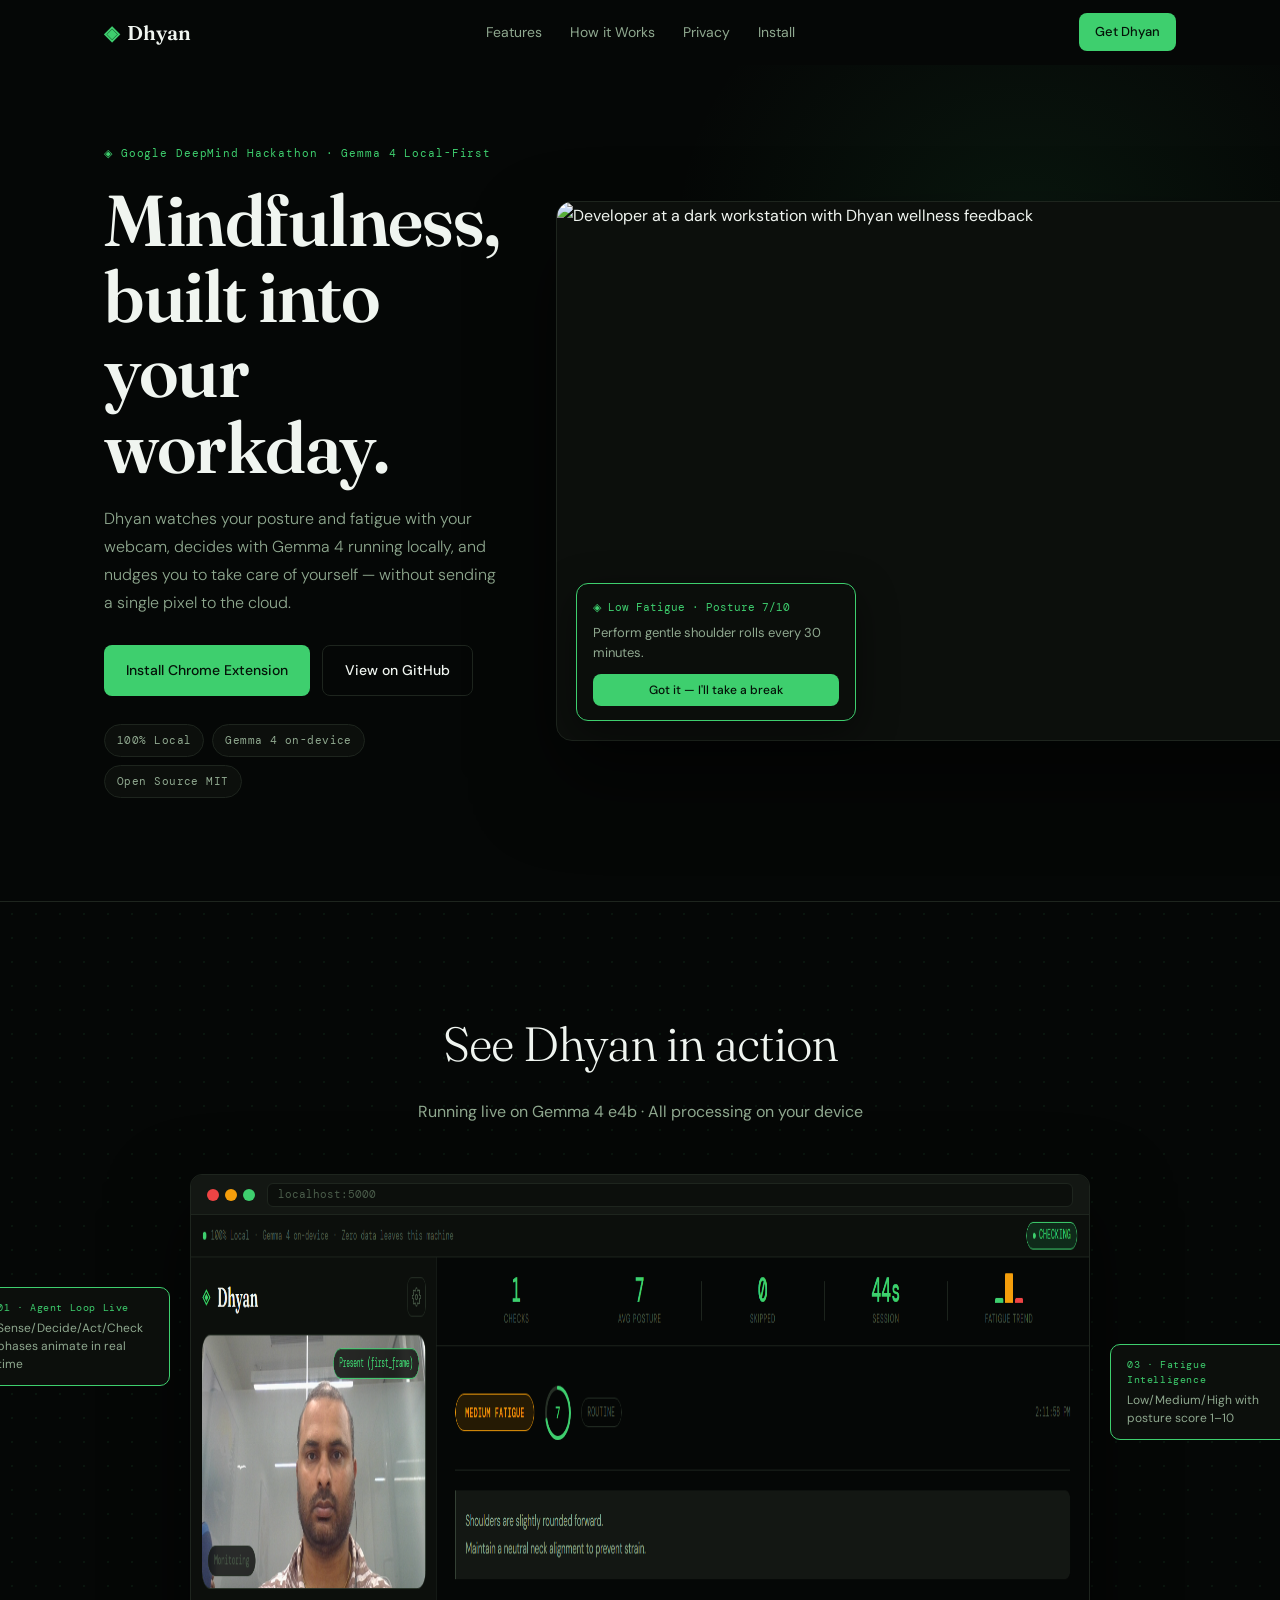
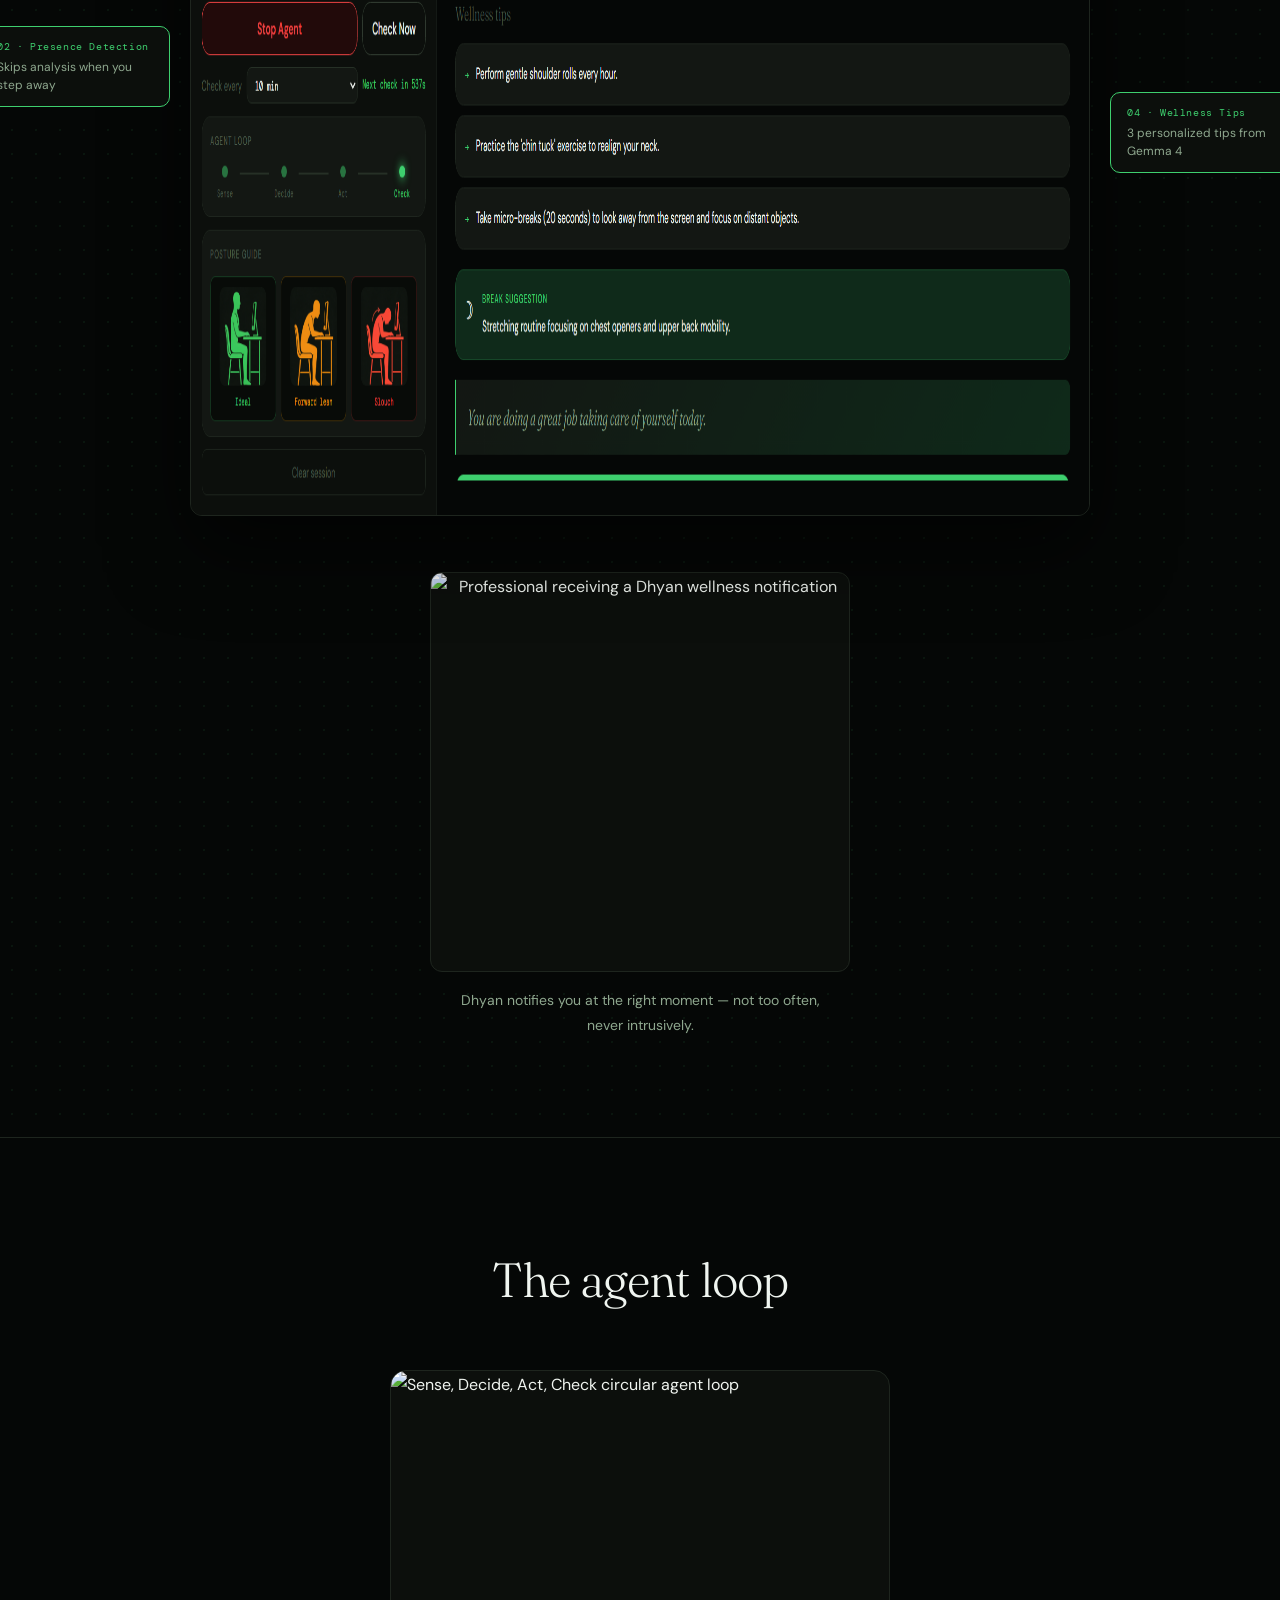
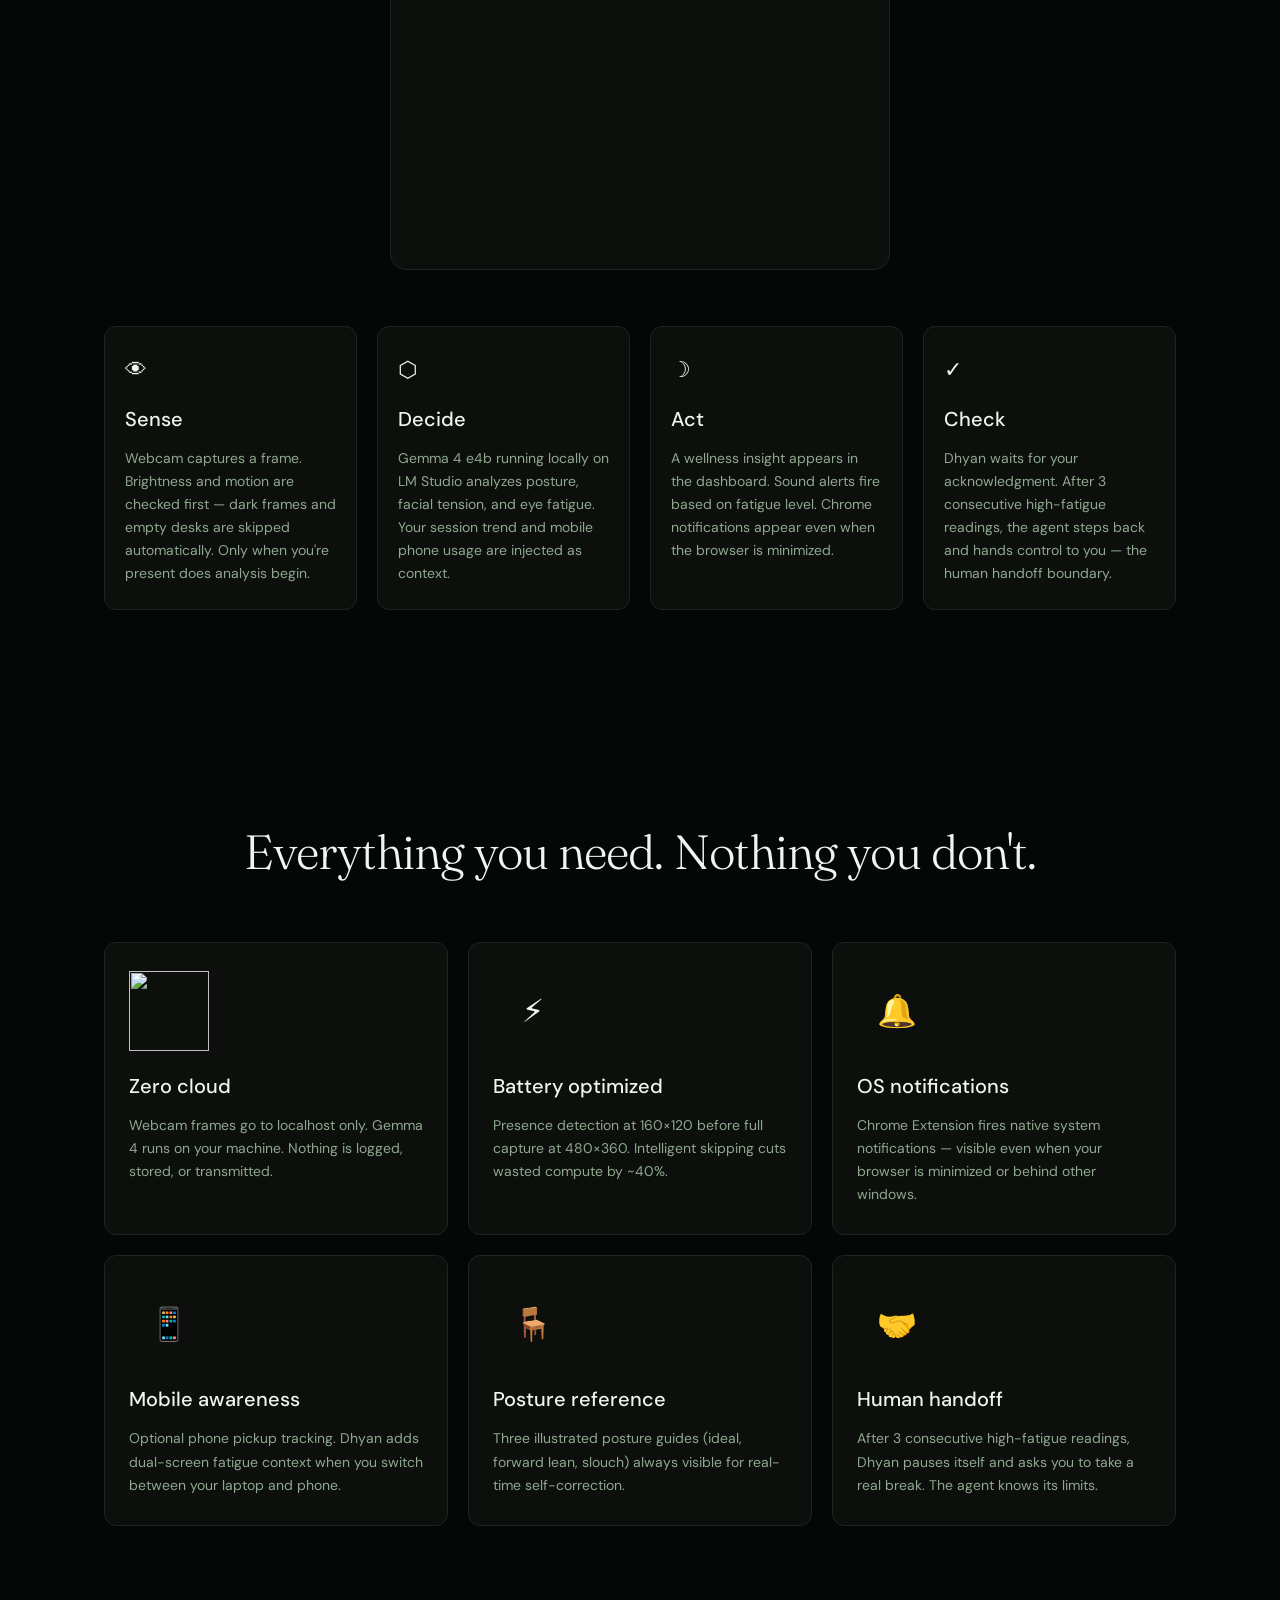
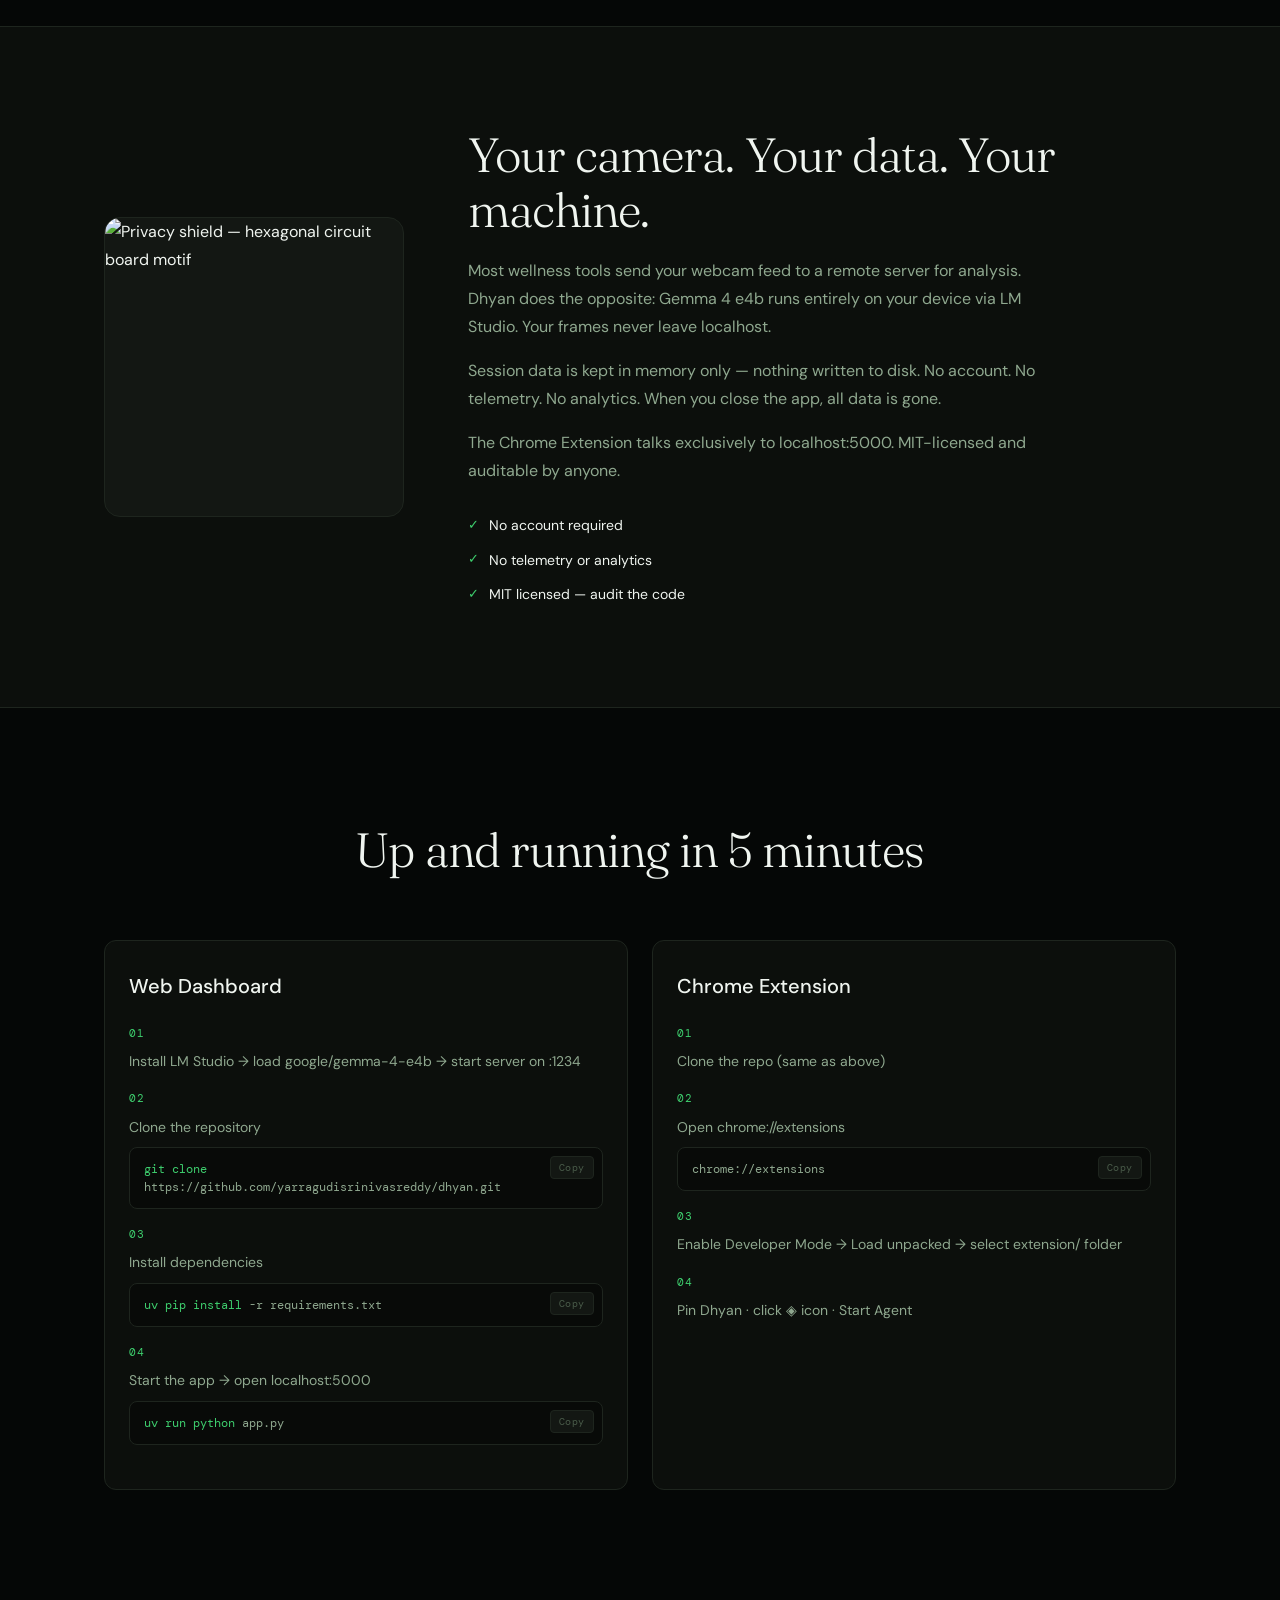
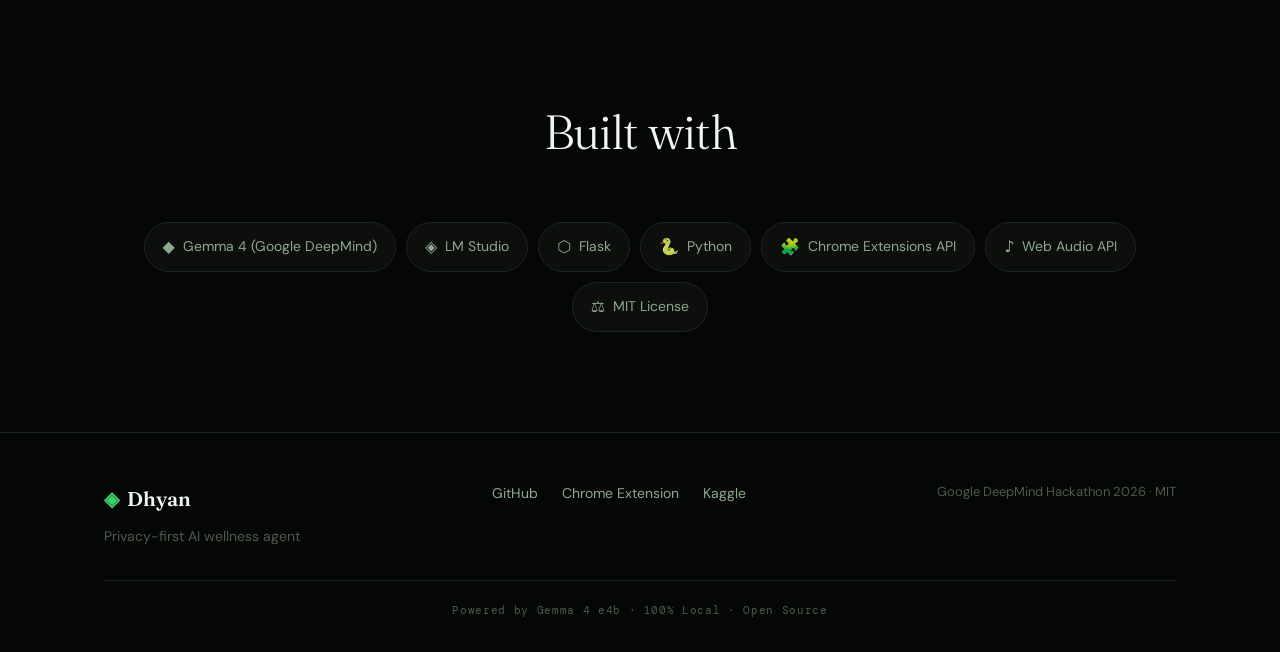
==== index.html @ 13ae1fc7 "fix: publish full product website at Pages root GitHub Pages was serving README via Jekyll from bran" ====
<!DOCTYPE html>
<html lang="en">
<head>
  <meta charset="UTF-8" />
  <meta name="viewport" content="width=device-width, initial-scale=1.0" />
  <title>Dhyan — Privacy-First AI Wellness Agent · Gemma 4</title>
  <meta name="description" content="Dhyan watches your posture and fatigue with Gemma 4 running 100% locally. No cloud. No data sent anywhere. Built for Google DeepMind Hackathon 2026.">
  <meta property="og:title" content="Dhyan — AI Wellness Agent">
  <meta property="og:description" content="Sense → Decide → Act → Check. Full agent loop. Gemma 4 on-device. MIT licensed.">
  <meta property="og:url" content="https://yarragudisrinivasreddy.github.io/dhyan">
  <meta name="theme-color" content="#050706">
  <link rel="preconnect" href="https://fonts.googleapis.com">
  <link rel="preconnect" href="https://fonts.gstatic.com" crossorigin>
  <link href="https://fonts.googleapis.com/css2?family=Fraunces:opsz,wght@9..144,300;9..144,600&family=DM+Sans:wght@300;400;500&family=DM+Mono:wght@400&display=swap" rel="stylesheet">
  <style>
    :root {
      --bg: #050706;
      --surface: #0c0f0c;
      --raised: #131713;
      --border: #1e251e;
      --text: #f0f5f0;
      --text-sub: #8fa88f;
      --text-muted: #4a5c4a;
      --accent: #3ecf6e;
      --accent-soft: #0f2a1a;
      --medium: #f59e0b;
      --high: #ef4444;
      --font-d: 'Fraunces', Georgia, serif;
      --font-b: 'DM Sans', system-ui, sans-serif;
      --font-m: 'DM Mono', monospace;
    }

    *, *::before, *::after { box-sizing: border-box; margin: 0; padding: 0; }
    html { scroll-behavior: smooth; }
    body {
      background: var(--bg);
      color: var(--text);
      font-family: var(--font-b);
      font-weight: 400;
      font-size: 16px;
      line-height: 1.75;
      overflow-x: hidden;
    }
    img { max-width: 100%; display: block; }
    a { color: inherit; text-decoration: none; }
    button { font-family: inherit; cursor: pointer; border: none; background: none; color: inherit; }
    ul { list-style: none; }

    .wrap { max-width: 1120px; margin: 0 auto; padding: 0 24px; }
    .label {
      font-family: var(--font-m);
      font-size: 11px;
      letter-spacing: 0.1em;
      text-transform: uppercase;
      color: var(--text-muted);
    }

    /* —— NAV —— */
    .nav {
      position: sticky;
      top: 0;
      z-index: 100;
      transition: background 0.3s, backdrop-filter 0.3s, border-color 0.3s;
      border-bottom: 1px solid transparent;
    }
    .nav.scrolled {
      background: rgba(5, 7, 6, 0.72);
      backdrop-filter: blur(16px);
      -webkit-backdrop-filter: blur(16px);
      border-bottom-color: var(--border);
    }
    .nav-inner {
      display: flex;
      align-items: center;
      justify-content: space-between;
      height: 64px;
      gap: 16px;
    }
    .logo {
      font-family: var(--font-d);
      font-weight: 600;
      font-size: 20px;
      display: flex;
      align-items: center;
      gap: 8px;
      flex-shrink: 0;
    }
    .logo-mark { color: var(--accent); }
    .nav-links {
      display: flex;
      gap: 28px;
      position: absolute;
      left: 50%;
      transform: translateX(-50%);
    }
    .nav-links a {
      font-size: 14px;
      color: var(--text-sub);
      transition: color 0.2s;
    }
    .nav-links a:hover { color: var(--accent); }
    .nav-cta { flex-shrink: 0; }
    .hamburger {
      display: none;
      width: 40px;
      height: 40px;
      align-items: center;
      justify-content: center;
      flex-direction: column;
      gap: 5px;
    }
    .hamburger span {
      display: block;
      width: 20px;
      height: 2px;
      background: var(--text);
      transition: transform 0.25s, opacity 0.25s;
    }
    .hamburger.open span:nth-child(1) { transform: translateY(7px) rotate(45deg); }
    .hamburger.open span:nth-child(2) { opacity: 0; }
    .hamburger.open span:nth-child(3) { transform: translateY(-7px) rotate(-45deg); }

    .mobile-menu {
      display: none;
      position: fixed;
      inset: 0;
      background: var(--bg);
      z-index: 99;
      flex-direction: column;
      align-items: center;
      justify-content: center;
      gap: 32px;
    }
    .mobile-menu.open { display: flex; }
    .mobile-menu a {
      font-family: var(--font-d);
      font-size: 28px;
      font-weight: 300;
      color: var(--text);
    }
    .mobile-menu a:hover { color: var(--accent); }

    /* —— BUTTONS —— */
    .btn {
      display: inline-flex;
      align-items: center;
      justify-content: center;
      gap: 8px;
      padding: 12px 22px;
      border-radius: 8px;
      font-size: 14px;
      font-weight: 500;
      transition: background 0.2s, color 0.2s, border-color 0.2s, transform 0.15s;
    }
    .btn:active { transform: scale(0.98); }
    .btn-primary {
      background: var(--accent);
      color: #041208;
    }
    .btn-primary:hover { background: #4adb7e; }
    .btn-outline {
      border: 1px solid var(--border);
      color: var(--text);
      background: transparent;
    }
    .btn-outline:hover {
      border-color: var(--accent);
      color: var(--accent);
    }
    .btn-sm { padding: 8px 16px; font-size: 13px; }

    /* —— HERO —— */
    .hero {
      min-height: calc(100vh - 64px);
      display: flex;
      align-items: center;
      padding: 48px 0 72px;
      position: relative;
      overflow: hidden;
    }
    .hero::before {
      content: '';
      position: absolute;
      top: -20%;
      right: -10%;
      width: 60%;
      height: 80%;
      background: radial-gradient(ellipse, rgba(62, 207, 110, 0.08), transparent 65%);
      pointer-events: none;
    }
    .hero-grid {
      display: grid;
      grid-template-columns: 1fr 1.05fr;
      gap: 56px;
      align-items: center;
      position: relative;
    }
    .hero-eyebrow {
      font-family: var(--font-m);
      font-size: 11px;
      letter-spacing: 0.08em;
      color: var(--accent);
      margin-bottom: 20px;
    }
    .hero h1 {
      font-family: var(--font-d);
      font-weight: 600;
      font-size: 72px;
      line-height: 1.05;
      letter-spacing: -0.02em;
      margin-bottom: 20px;
      white-space: pre-line;
    }
    .hero-body {
      color: var(--text-sub);
      max-width: 42ch;
      margin-bottom: 28px;
      font-weight: 300;
    }
    .cta-row { display: flex; gap: 12px; flex-wrap: wrap; margin-bottom: 28px; }
    .stat-pills { display: flex; flex-wrap: wrap; gap: 8px; }
    .stat-pill {
      font-family: var(--font-m);
      font-size: 11px;
      letter-spacing: 0.04em;
      padding: 6px 12px;
      border: 1px solid var(--border);
      border-radius: 999px;
      color: var(--text-sub);
      background: var(--surface);
    }

    .hero-visual { position: relative; }
    .hero-visual > img {
      width: 100%;
      border-radius: 16px;
      border: 1px solid var(--border);
      box-shadow: 0 40px 80px rgba(0,0,0,0.5);
      aspect-ratio: 16 / 9;
      object-fit: cover;
      background: var(--surface);
    }
    .wellness-card {
      position: absolute;
      bottom: 20px;
      left: 20px;
      max-width: 280px;
      background: rgba(12, 15, 12, 0.92);
      border: 1px solid var(--accent);
      border-radius: 12px;
      padding: 14px 16px;
      backdrop-filter: blur(8px);
      box-shadow: 0 12px 40px rgba(0,0,0,0.45);
    }
    .wellness-card .wc-title {
      font-family: var(--font-m);
      font-size: 11px;
      color: var(--accent);
      margin-bottom: 6px;
    }
    .wellness-card p {
      font-size: 13px;
      line-height: 1.5;
      color: var(--text-sub);
      margin-bottom: 12px;
    }
    .wellness-card .btn { width: 100%; padding: 8px 12px; font-size: 12px; }

    .fade-up {
      opacity: 0;
      transform: translateY(20px);
    }
    @media (prefers-reduced-motion: no-preference) {
      .fade-up {
        animation: fadeUp 0.7s ease forwards;
      }
      .fade-up.d1 { animation-delay: 0.1s; }
      .fade-up.d2 { animation-delay: 0.3s; }
      .fade-up.d3 { animation-delay: 0.5s; }
      .fade-up.d4 { animation-delay: 0.7s; }
    }
    @media (prefers-reduced-motion: reduce) {
      .fade-up { opacity: 1; transform: none; }
    }
    @keyframes fadeUp {
      to { opacity: 1; transform: translateY(0); }
    }

    /* —— SECTIONS —— */
    section { padding: 100px 0; }
    .section-head { text-align: center; margin-bottom: 48px; }
    .section-head h2 {
      font-family: var(--font-d);
      font-weight: 300;
      font-size: 48px;
      letter-spacing: -0.02em;
      margin-bottom: 12px;
    }
    .section-head p { color: var(--text-sub); max-width: 48ch; margin: 0 auto; }

    /* —— DEMO —— */
    .demo {
      background:
        radial-gradient(circle, rgba(62,207,110,0.07) 1px, transparent 1px),
        var(--bg);
      background-size: 24px 24px;
      border-top: 1px solid var(--border);
      border-bottom: 1px solid var(--border);
    }
    .screenshot-wrapper {
      position: relative;
      max-width: 900px;
      margin: 0 auto;
    }
    .browser-mockup {
      background: #0c0f0c;
      border: 1px solid #1e251e;
      border-radius: 12px;
      overflow: hidden;
      box-shadow: 0 32px 80px rgba(0,0,0,0.6);
    }
    .browser-chrome {
      height: 40px;
      background: #131713;
      border-bottom: 1px solid #1e251e;
      display: flex;
      align-items: center;
      padding: 0 16px;
      gap: 12px;
    }
    .browser-dots { display: flex; gap: 6px; }
    .dot { width: 12px; height: 12px; border-radius: 50%; }
    .dot-r { background: #ef4444; }
    .dot-y { background: #f59e0b; }
    .dot-g { background: #3ecf6e; }
    .browser-url {
      flex: 1;
      height: 24px;
      background: #0c0f0c;
      border: 1px solid #1e251e;
      border-radius: 6px;
      display: flex;
      align-items: center;
      padding: 0 10px;
      font-family: var(--font-m);
      font-size: 11px;
      color: #4a5c4a;
    }
    .browser-body img {
      width: 100%;
      display: block;
    }
    @media (prefers-reduced-motion: no-preference) {
      .browser-mockup.glow-once {
        animation: mockGlow 1.6s ease 3s 1;
      }
    }
    @keyframes mockGlow {
      0%, 100% { box-shadow: 0 32px 80px rgba(0,0,0,0.6); }
      50% { box-shadow: 0 32px 80px rgba(0,0,0,0.6), 0 0 0 1px rgba(62,207,110,0.45), 0 0 48px rgba(62,207,110,0.18); }
    }

    .callout {
      position: absolute;
      background: #0c0f0c;
      border: 1px solid #3ecf6e;
      border-radius: 10px;
      padding: 12px 16px;
      max-width: 190px;
      font-size: 12px;
      line-height: 1.5;
      z-index: 10;
      color: var(--text-sub);
    }
    .callout-title {
      font-family: var(--font-m);
      font-size: 10px;
      color: #3ecf6e;
      margin-bottom: 4px;
      letter-spacing: 0.06em;
    }
    .callout-1 { top: 12%; left: -210px; }
    .callout-2 { top: 48%; left: -210px; }
    .callout-3 { top: 18%; right: -210px; }
    .callout-4 { top: 55%; right: -210px; }

    .callout-mobile {
      display: none;
      margin-top: 28px;
      max-width: 560px;
      margin-left: auto;
      margin-right: auto;
      counter-reset: callout;
    }
    .callout-mobile li {
      counter-increment: callout;
      display: grid;
      grid-template-columns: 28px 1fr;
      gap: 12px;
      padding: 14px 0;
      border-bottom: 1px solid var(--border);
      font-size: 14px;
      color: var(--text-sub);
    }
    .callout-mobile li::before {
      content: counter(callout);
      font-family: var(--font-m);
      font-size: 12px;
      color: var(--accent);
      width: 28px;
      height: 28px;
      border: 1px solid var(--accent);
      border-radius: 50%;
      display: flex;
      align-items: center;
      justify-content: center;
    }
    .callout-mobile strong {
      display: block;
      color: var(--text);
      font-weight: 500;
      margin-bottom: 2px;
    }

    .demo-character {
      max-width: 420px;
      margin: 56px auto 0;
      text-align: center;
    }
    .demo-character img {
      width: 100%;
      border-radius: 12px;
      border: 1px solid var(--border);
      margin-bottom: 16px;
      background: var(--surface);
    }
    .demo-character p {
      color: var(--text-sub);
      font-size: 14px;
      max-width: 36ch;
      margin: 0 auto;
    }

    /* —— HOW IT WORKS —— */
    .loop-diagram {
      max-width: 500px;
      margin: 0 auto 56px;
    }
    .loop-diagram img {
      width: 100%;
      border-radius: 16px;
      border: 1px solid var(--border);
      background: var(--surface);
    }
    .loop-cards {
      display: grid;
      grid-template-columns: repeat(4, 1fr);
      gap: 20px;
    }
    .loop-card {
      background: var(--surface);
      border: 1px solid var(--border);
      border-radius: 12px;
      padding: 24px 20px;
      opacity: 0;
      transform: translateY(16px);
      transition: opacity 0.5s ease, transform 0.5s ease;
    }
    .loop-card.visible { opacity: 1; transform: none; }
    .loop-card .icon {
      font-size: 22px;
      margin-bottom: 12px;
    }
    .loop-card h3 {
      font-family: var(--font-b);
      font-weight: 500;
      font-size: 20px;
      margin-bottom: 10px;
    }
    .loop-card p {
      font-size: 14px;
      color: var(--text-sub);
      line-height: 1.65;
    }

    /* —— FEATURES —— */
    .features-grid {
      display: grid;
      grid-template-columns: repeat(3, 1fr);
      gap: 20px;
    }
    .feature-card {
      background: var(--surface);
      border: 1px solid var(--border);
      border-radius: 12px;
      padding: 28px 24px;
      opacity: 0;
      transform: translateY(16px);
      transition: opacity 0.5s ease, transform 0.5s ease, border-color 0.2s;
    }
    .feature-card.visible { opacity: 1; transform: none; }
    .feature-card:hover { border-color: rgba(62, 207, 110, 0.35); }
    .feature-card .feat-icon {
      width: 80px;
      height: 80px;
      margin-bottom: 18px;
      display: flex;
      align-items: center;
      justify-content: center;
      font-size: 32px;
    }
    .feature-card .feat-icon img {
      width: 80px;
      height: 80px;
      object-fit: contain;
    }
    .feature-card h3 {
      font-size: 20px;
      font-weight: 500;
      margin-bottom: 10px;
    }
    .feature-card p {
      font-size: 14px;
      color: var(--text-sub);
      line-height: 1.65;
    }

    /* —— PRIVACY —— */
    .privacy {
      background: var(--surface);
      border-top: 1px solid var(--border);
      border-bottom: 1px solid var(--border);
    }
    .privacy-grid {
      display: grid;
      grid-template-columns: 300px 1fr;
      gap: 64px;
      align-items: center;
    }
    .privacy-visual img {
      width: 100%;
      border-radius: 16px;
      border: 1px solid var(--border);
      background: var(--raised);
    }
    .privacy-copy h2 {
      font-family: var(--font-d);
      font-weight: 300;
      font-size: 48px;
      letter-spacing: -0.02em;
      margin-bottom: 20px;
      line-height: 1.15;
    }
    .privacy-copy p {
      color: var(--text-sub);
      margin-bottom: 16px;
      max-width: 52ch;
    }
    .proof-list {
      margin-top: 28px;
      display: flex;
      flex-direction: column;
      gap: 10px;
    }
    .proof-list li {
      font-size: 14px;
      color: var(--text);
      display: flex;
      align-items: center;
      gap: 10px;
    }
    .proof-list li::before {
      content: '✓';
      color: var(--accent);
      font-family: var(--font-m);
      font-size: 13px;
    }

    /* —— INSTALL —— */
    .install-grid {
      display: grid;
      grid-template-columns: 1fr 1fr;
      gap: 24px;
    }
    .install-col {
      background: var(--surface);
      border: 1px solid var(--border);
      border-radius: 12px;
      padding: 28px 24px;
    }
    .install-col h3 {
      font-size: 20px;
      font-weight: 500;
      margin-bottom: 20px;
    }
    .step {
      margin-bottom: 16px;
    }
    .step-num {
      font-family: var(--font-m);
      font-size: 11px;
      color: var(--accent);
      letter-spacing: 0.08em;
      margin-bottom: 6px;
    }
    .step p {
      font-size: 14px;
      color: var(--text-sub);
      margin-bottom: 8px;
    }
    .code-block {
      position: relative;
      background: #080a08;
      border: 1px solid var(--border);
      border-radius: 8px;
      padding: 12px 44px 12px 14px;
      font-family: var(--font-m);
      font-size: 12px;
      color: var(--text-sub);
      overflow-x: auto;
      line-height: 1.5;
    }
    .code-block .cmd { color: var(--accent); }
    .copy-btn {
      position: absolute;
      top: 8px;
      right: 8px;
      font-family: var(--font-m);
      font-size: 10px;
      letter-spacing: 0.06em;
      color: var(--text-muted);
      padding: 4px 8px;
      border: 1px solid var(--border);
      border-radius: 4px;
      background: var(--raised);
      transition: color 0.2s, border-color 0.2s;
    }
    .copy-btn:hover { color: var(--accent); border-color: var(--accent); }
    .copy-btn.copied { color: var(--accent); }

    /* —— TECH —— */
    .tech-pills {
      display: flex;
      flex-wrap: wrap;
      justify-content: center;
      gap: 10px;
    }
    .tech-pill {
      display: inline-flex;
      align-items: center;
      gap: 8px;
      padding: 10px 18px;
      background: var(--surface);
      border: 1px solid var(--border);
      border-radius: 999px;
      font-size: 14px;
      color: var(--text-sub);
    }
    .tech-pill span { font-size: 16px; }

    /* —— FOOTER —— */
    footer {
      border-top: 1px solid var(--border);
      padding: 48px 0 32px;
    }
    .footer-top {
      display: flex;
      justify-content: space-between;
      align-items: flex-start;
      gap: 32px;
      flex-wrap: wrap;
      margin-bottom: 32px;
    }
    .footer-brand .logo { margin-bottom: 8px; }
    .footer-brand p { color: var(--text-muted); font-size: 14px; }
    .footer-links {
      display: flex;
      gap: 24px;
      flex-wrap: wrap;
    }
    .footer-links a {
      font-size: 14px;
      color: var(--text-sub);
      transition: color 0.2s;
    }
    .footer-links a:hover { color: var(--accent); }
    .footer-meta {
      text-align: right;
      font-size: 13px;
      color: var(--text-muted);
    }
    .footer-bottom {
      border-top: 1px solid var(--border);
      padding-top: 20px;
      text-align: center;
      font-family: var(--font-m);
      font-size: 11px;
      letter-spacing: 0.06em;
      color: var(--text-muted);
    }

    /* —— RESPONSIVE —— */
    @media (max-width: 1100px) {
      .callout { display: none; }
      .callout-mobile { display: block; }
    }
    @media (max-width: 900px) {
      .hero-grid { grid-template-columns: 1fr; gap: 40px; }
      .hero h1 { font-size: 48px; }
      .hero { min-height: auto; padding-top: 40px; }
      .wellness-card { max-width: 240px; bottom: 12px; left: 12px; }
      .loop-cards { grid-template-columns: 1fr 1fr; }
      .features-grid { grid-template-columns: 1fr 1fr; }
      .privacy-grid { grid-template-columns: 1fr; gap: 32px; }
      .privacy-visual { max-width: 280px; margin: 0 auto; }
      .privacy-copy h2 { font-size: 36px; text-align: center; }
      .privacy-copy p { margin-left: auto; margin-right: auto; text-align: center; }
      .proof-list { align-items: center; }
      .install-grid { grid-template-columns: 1fr; }
      .nav-links { display: none; }
      .hamburger { display: flex; }
      .nav-cta { display: none; }
      .section-head h2 { font-size: 36px; }
    }
    @media (max-width: 768px) {
      .hero h1 { font-size: 40px; }
      .section-head h2,
      .privacy-copy h2 { font-size: 30px; }
      .loop-cards { grid-template-columns: 1fr; }
      .features-grid { grid-template-columns: 1fr; }
      .footer-top { flex-direction: column; }
      .footer-meta { text-align: left; }
      .wellness-card { position: relative; bottom: auto; left: auto; max-width: none; margin-top: 16px; }
    }
  </style>
</head>
<body>
  <!-- NAV -->
  <nav class="nav" id="nav">
    <div class="wrap nav-inner">
      <a href="#" class="logo"><span class="logo-mark">◈</span> Dhyan</a>
      <div class="nav-links">
        <a href="#features">Features</a>
        <a href="#how">How it Works</a>
        <a href="#privacy">Privacy</a>
        <a href="#install">Install</a>
      </div>
      <a href="#install" class="btn btn-primary btn-sm nav-cta">Get Dhyan</a>
      <button class="hamburger" id="hamburger" aria-label="Menu" type="button">
        <span></span><span></span><span></span>
      </button>
    </div>
  </nav>

  <div class="mobile-menu" id="mobileMenu">
    <a href="#features" data-close>Features</a>
    <a href="#how" data-close>How it Works</a>
    <a href="#privacy" data-close>Privacy</a>
    <a href="#install" data-close>Install</a>
    <a href="#install" class="btn btn-primary" data-close>Get Dhyan</a>
  </div>

  <!-- HERO -->
  <section class="hero">
    <div class="wrap hero-grid">
      <div class="hero-copy">
        <p class="hero-eyebrow fade-up d1">◈ Google DeepMind Hackathon · Gemma 4 Local-First</p>
        <h1 class="fade-up d2">Mindfulness,
built into
your workday.</h1>
        <p class="hero-body fade-up d3">Dhyan watches your posture and fatigue with your webcam, decides with Gemma 4 running locally, and nudges you to take care of yourself — without sending a single pixel to the cloud.</p>
        <div class="cta-row fade-up d4">
          <a class="btn btn-primary" href="#install">Install Chrome Extension</a>
          <a class="btn btn-outline" href="https://github.com/yarragudisrinivasreddy/dhyan" target="_blank" rel="noopener">View on GitHub</a>
        </div>
        <div class="stat-pills fade-up d4">
          <span class="stat-pill">100% Local</span>
          <span class="stat-pill">Gemma 4 on-device</span>
          <span class="stat-pill">Open Source MIT</span>
        </div>
      </div>
      <div class="hero-visual fade-up d3">
        <img
          src="https://pikaso.cdnpk.net/private/production/5559319129/3645060698.svg?token=exp=1790812800~hmac=8a3e024a45a24bbbe3216617d343dcf2e5ef131ab6ed21028d80dbf0de1b7db5"
          alt="Developer at a dark workstation with Dhyan wellness feedback"
          width="960"
          height="540"
        />
        <div class="wellness-card">
          <div class="wc-title">◈ Low Fatigue · Posture 7/10</div>
          <p>Perform gentle shoulder rolls every 30 minutes.</p>
          <button class="btn btn-primary" type="button">Got it — I'll take a break</button>
        </div>
      </div>
    </div>
  </section>

  <!-- DEMO -->
  <section class="demo" id="demo">
    <div class="wrap">
      <div class="section-head">
        <h2>See Dhyan in action</h2>
        <p>Running live on Gemma 4 e4b · All processing on your device</p>
      </div>

      <div class="screenshot-wrapper">
        <div class="browser-mockup glow-once" id="browserMockup">
          <div class="browser-chrome">
            <div class="browser-dots">
              <span class="dot dot-r"></span>
              <span class="dot dot-y"></span>
              <span class="dot dot-g"></span>
            </div>
            <div class="browser-url">localhost:5000</div>
          </div>
          <div class="browser-body">
            <img src="assets/app-screenshot.png" alt="Dhyan dashboard showing agent loop, posture guides, fatigue score, and wellness tips" width="1400" height="900" />
          </div>
        </div>

        <div class="callout callout-1">
          <div class="callout-title">01 · Agent Loop Live</div>
          Sense/Decide/Act/Check phases animate in real time
        </div>
        <div class="callout callout-2">
          <div class="callout-title">02 · Presence Detection</div>
          Skips analysis when you step away
        </div>
        <div class="callout callout-3">
          <div class="callout-title">03 · Fatigue Intelligence</div>
          Low/Medium/High with posture score 1–10
        </div>
        <div class="callout callout-4">
          <div class="callout-title">04 · Wellness Tips</div>
          3 personalized tips from Gemma 4
        </div>
      </div>

      <ol class="callout-mobile">
        <li><div><strong>Agent Loop Live</strong> Sense/Decide/Act/Check phases animate in real time</div></li>
        <li><div><strong>Presence Detection</strong> Skips analysis when you step away</div></li>
        <li><div><strong>Fatigue Intelligence</strong> Low/Medium/High with posture score 1–10</div></li>
        <li><div><strong>Wellness Tips</strong> 3 personalized tips from Gemma 4</div></li>
      </ol>

      <div class="demo-character">
        <img
          src="https://pikaso.cdnpk.net/private/production/5559319724/3645061091.svg?token=exp=1790812800~hmac=788fc598f3e078e386cec176a3470da4f1024f324a29bfaf308194717d3a4189"
          alt="Professional receiving a Dhyan wellness notification"
          width="600"
          height="400"
        />
        <p>Dhyan notifies you at the right moment — not too often, never intrusively.</p>
      </div>
    </div>
  </section>

  <!-- HOW IT WORKS -->
  <section id="how">
    <div class="wrap">
      <div class="section-head">
        <h2>The agent loop</h2>
      </div>
      <div class="loop-diagram">
        <img
          src="https://pikaso.cdnpk.net/private/production/5559319084/3645060819.svg?token=exp=1790812800~hmac=ea16c1b1b65ac2b14338ae5922eaedc6d7f7b6d7136f5f4541630495cfbe4740"
          alt="Sense, Decide, Act, Check circular agent loop"
          width="500"
          height="500"
        />
      </div>
      <div class="loop-cards" data-reveal>
        <article class="loop-card">
          <div class="icon">👁</div>
          <h3>Sense</h3>
          <p>Webcam captures a frame. Brightness and motion are checked first — dark frames and empty desks are skipped automatically. Only when you're present does analysis begin.</p>
        </article>
        <article class="loop-card">
          <div class="icon">⬡</div>
          <h3>Decide</h3>
          <p>Gemma 4 e4b running locally on LM Studio analyzes posture, facial tension, and eye fatigue. Your session trend and mobile phone usage are injected as context.</p>
        </article>
        <article class="loop-card">
          <div class="icon">☽</div>
          <h3>Act</h3>
          <p>A wellness insight appears in the dashboard. Sound alerts fire based on fatigue level. Chrome notifications appear even when the browser is minimized.</p>
        </article>
        <article class="loop-card">
          <div class="icon">✓</div>
          <h3>Check</h3>
          <p>Dhyan waits for your acknowledgment. After 3 consecutive high-fatigue readings, the agent steps back and hands control to you — the human handoff boundary.</p>
        </article>
      </div>
    </div>
  </section>

  <!-- FEATURES -->
  <section id="features">
    <div class="wrap">
      <div class="section-head">
        <h2>Everything you need. Nothing you don't.</h2>
      </div>
      <div class="features-grid" data-reveal>
        <article class="feature-card">
          <div class="feat-icon">
            <img
              src="https://pikaso.cdnpk.net/private/production/5559318977/3645060959.svg?token=exp=1790812800~hmac=86e1be60e9f485cc10aa732018ab309710077f3a644f9f08ce4b7e6c12a1f826"
              alt=""
              width="80"
              height="80"
            />
          </div>
          <h3>Zero cloud</h3>
          <p>Webcam frames go to localhost only. Gemma 4 runs on your machine. Nothing is logged, stored, or transmitted.</p>
        </article>
        <article class="feature-card">
          <div class="feat-icon">⚡</div>
          <h3>Battery optimized</h3>
          <p>Presence detection at 160×120 before full capture at 480×360. Intelligent skipping cuts wasted compute by ~40%.</p>
        </article>
        <article class="feature-card">
          <div class="feat-icon">🔔</div>
          <h3>OS notifications</h3>
          <p>Chrome Extension fires native system notifications — visible even when your browser is minimized or behind other windows.</p>
        </article>
        <article class="feature-card">
          <div class="feat-icon">📱</div>
          <h3>Mobile awareness</h3>
          <p>Optional phone pickup tracking. Dhyan adds dual-screen fatigue context when you switch between your laptop and phone.</p>
        </article>
        <article class="feature-card">
          <div class="feat-icon">🪑</div>
          <h3>Posture reference</h3>
          <p>Three illustrated posture guides (ideal, forward lean, slouch) always visible for real-time self-correction.</p>
        </article>
        <article class="feature-card">
          <div class="feat-icon">🤝</div>
          <h3>Human handoff</h3>
          <p>After 3 consecutive high-fatigue readings, Dhyan pauses itself and asks you to take a real break. The agent knows its limits.</p>
        </article>
      </div>
    </div>
  </section>

  <!-- PRIVACY -->
  <section class="privacy" id="privacy">
    <div class="wrap privacy-grid">
      <div class="privacy-visual">
        <img
          src="https://pikaso.cdnpk.net/private/production/5559318977/3645060959.svg?token=exp=1790812800~hmac=86e1be60e9f485cc10aa732018ab309710077f3a644f9f08ce4b7e6c12a1f826"
          alt="Privacy shield — hexagonal circuit board motif"
          width="300"
          height="300"
        />
      </div>
      <div class="privacy-copy">
        <h2>Your camera. Your data. Your machine.</h2>
        <p>Most wellness tools send your webcam feed to a remote server for analysis. Dhyan does the opposite: Gemma 4 e4b runs entirely on your device via LM Studio. Your frames never leave localhost.</p>
        <p>Session data is kept in memory only — nothing written to disk. No account. No telemetry. No analytics. When you close the app, all data is gone.</p>
        <p>The Chrome Extension talks exclusively to localhost:5000. MIT-licensed and auditable by anyone.</p>
        <ul class="proof-list">
          <li>No account required</li>
          <li>No telemetry or analytics</li>
          <li>MIT licensed — audit the code</li>
        </ul>
      </div>
    </div>
  </section>

  <!-- INSTALL -->
  <section id="install">
    <div class="wrap">
      <div class="section-head">
        <h2>Up and running in 5 minutes</h2>
      </div>
      <div class="install-grid">
        <div class="install-col">
          <h3>Web Dashboard</h3>
          <div class="step">
            <div class="step-num">01</div>
            <p>Install LM Studio → load google/gemma-4-e4b → start server on :1234</p>
          </div>
          <div class="step">
            <div class="step-num">02</div>
            <p>Clone the repository</p>
            <div class="code-block">
              <span class="cmd">git clone</span> https://github.com/yarragudisrinivasreddy/dhyan.git
              <button class="copy-btn" type="button" data-copy="git clone https://github.com/yarragudisrinivasreddy/dhyan.git">Copy</button>
            </div>
          </div>
          <div class="step">
            <div class="step-num">03</div>
            <p>Install dependencies</p>
            <div class="code-block">
              <span class="cmd">uv pip install</span> -r requirements.txt
              <button class="copy-btn" type="button" data-copy="uv pip install -r requirements.txt">Copy</button>
            </div>
          </div>
          <div class="step">
            <div class="step-num">04</div>
            <p>Start the app → open localhost:5000</p>
            <div class="code-block">
              <span class="cmd">uv run python</span> app.py
              <button class="copy-btn" type="button" data-copy="uv run python app.py">Copy</button>
            </div>
          </div>
        </div>
        <div class="install-col">
          <h3>Chrome Extension</h3>
          <div class="step">
            <div class="step-num">01</div>
            <p>Clone the repo (same as above)</p>
          </div>
          <div class="step">
            <div class="step-num">02</div>
            <p>Open chrome://extensions</p>
            <div class="code-block">
              chrome://extensions
              <button class="copy-btn" type="button" data-copy="chrome://extensions">Copy</button>
            </div>
          </div>
          <div class="step">
            <div class="step-num">03</div>
            <p>Enable Developer Mode → Load unpacked → select <span class="cmd">extension/</span> folder</p>
          </div>
          <div class="step">
            <div class="step-num">04</div>
            <p>Pin Dhyan · click ◈ icon · Start Agent</p>
          </div>
        </div>
      </div>
    </div>
  </section>

  <!-- TECH STACK -->
  <section id="tech">
    <div class="wrap">
      <div class="section-head">
        <h2>Built with</h2>
      </div>
      <div class="tech-pills">
        <span class="tech-pill"><span>◆</span> Gemma 4 (Google DeepMind)</span>
        <span class="tech-pill"><span>◈</span> LM Studio</span>
        <span class="tech-pill"><span>⬡</span> Flask</span>
        <span class="tech-pill"><span>🐍</span> Python</span>
        <span class="tech-pill"><span>🧩</span> Chrome Extensions API</span>
        <span class="tech-pill"><span>♪</span> Web Audio API</span>
        <span class="tech-pill"><span>⚖</span> MIT License</span>
      </div>
    </div>
  </section>

  <!-- FOOTER -->
  <footer>
    <div class="wrap">
      <div class="footer-top">
        <div class="footer-brand">
          <div class="logo"><span class="logo-mark">◈</span> Dhyan</div>
          <p>Privacy-first AI wellness agent</p>
        </div>
        <div class="footer-links">
          <a href="https://github.com/yarragudisrinivasreddy/dhyan" target="_blank" rel="noopener">GitHub</a>
          <a href="#install">Chrome Extension</a>
          <a href="https://www.kaggle.com/" target="_blank" rel="noopener">Kaggle</a>
        </div>
        <div class="footer-meta">Google DeepMind Hackathon 2026 · MIT</div>
      </div>
      <div class="footer-bottom">Powered by Gemma 4 e4b · 100% Local · Open Source</div>
    </div>
  </footer>

  <script>
    (function () {
      var nav = document.getElementById('nav');
      var hamburger = document.getElementById('hamburger');
      var mobileMenu = document.getElementById('mobileMenu');

      window.addEventListener('scroll', function () {
        if (window.scrollY > 50) nav.classList.add('scrolled');
        else nav.classList.remove('scrolled');
      }, { passive: true });

      hamburger.addEventListener('click', function () {
        var open = hamburger.classList.toggle('open');
        mobileMenu.classList.toggle('open', open);
        document.body.style.overflow = open ? 'hidden' : '';
      });

      mobileMenu.querySelectorAll('[data-close]').forEach(function (el) {
        el.addEventListener('click', function () {
          hamburger.classList.remove('open');
          mobileMenu.classList.remove('open');
          document.body.style.overflow = '';
        });
      });

      document.querySelectorAll('.copy-btn').forEach(function (btn) {
        btn.addEventListener('click', function () {
          var text = btn.getAttribute('data-copy');
          if (navigator.clipboard && navigator.clipboard.writeText) {
            navigator.clipboard.writeText(text).then(function () {
              btn.textContent = 'Copied';
              btn.classList.add('copied');
              setTimeout(function () {
                btn.textContent = 'Copy';
                btn.classList.remove('copied');
              }, 1600);
            });
          }
        });
      });

      if (window.matchMedia('(prefers-reduced-motion: no-preference)').matches) {
        var observer = new IntersectionObserver(function (entries) {
          entries.forEach(function (entry) {
            if (!entry.isIntersecting) return;
            var cards = entry.target.querySelectorAll('.loop-card, .feature-card');
            cards.forEach(function (card, i) {
              setTimeout(function () { card.classList.add('visible'); }, i * 60);
            });
            observer.unobserve(entry.target);
          });
        }, { threshold: 0.12 });

        document.querySelectorAll('[data-reveal]').forEach(function (el) {
          observer.observe(el);
        });
      } else {
        document.querySelectorAll('.loop-card, .feature-card').forEach(function (card) {
          card.classList.add('visible');
        });
      }
    })();
  </script>
</body>
</html>
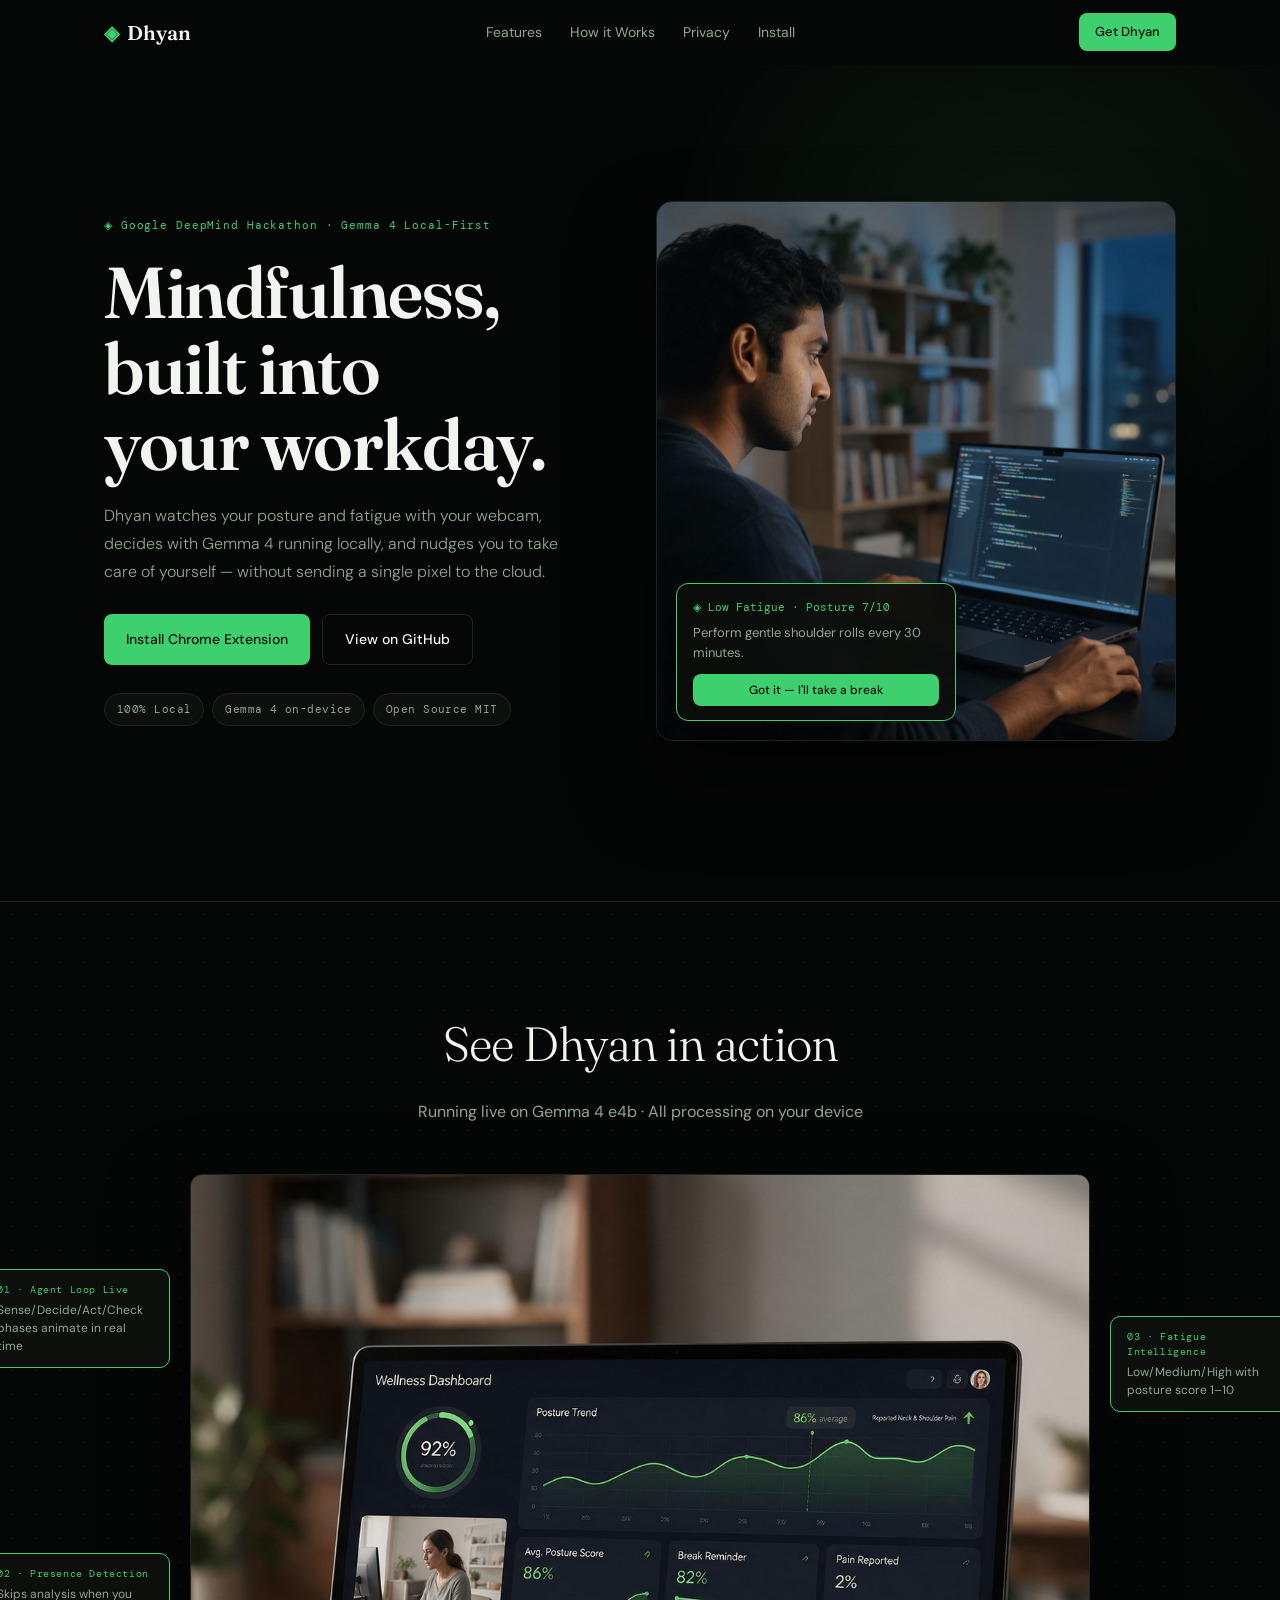
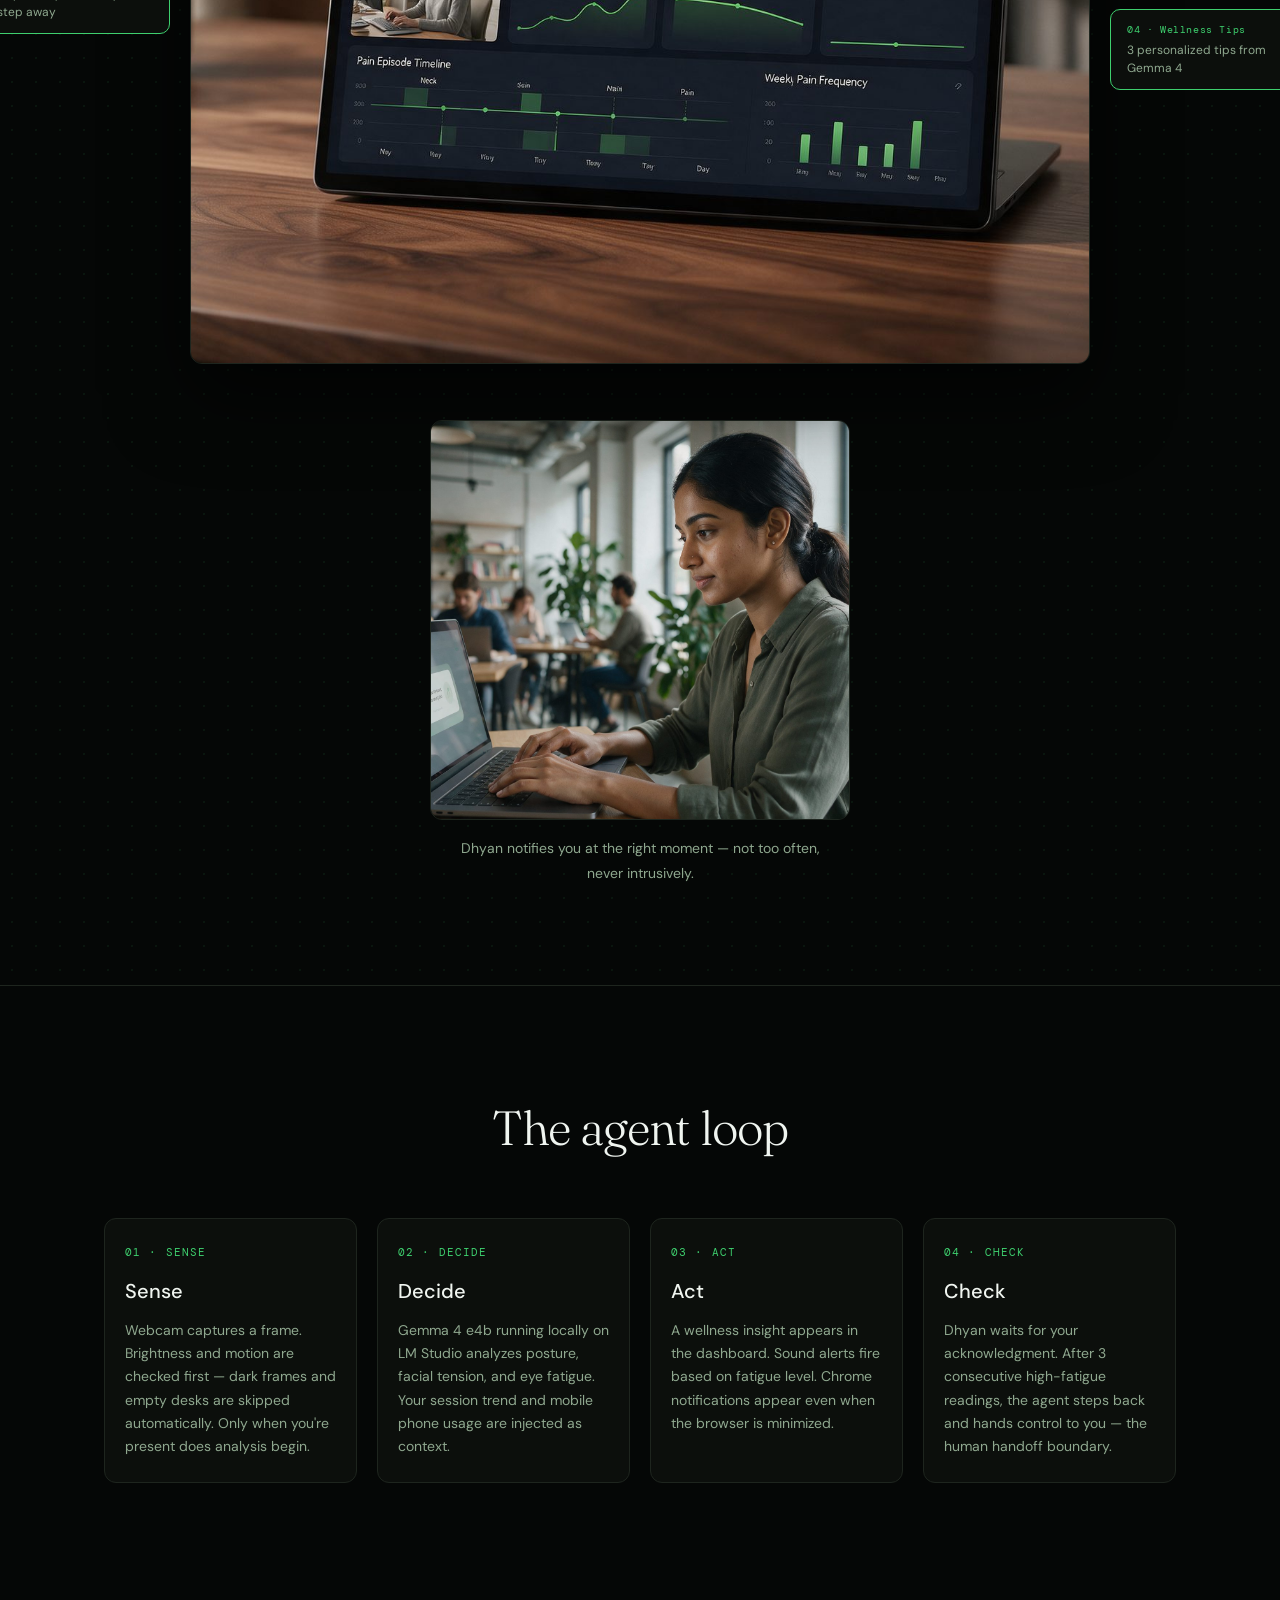
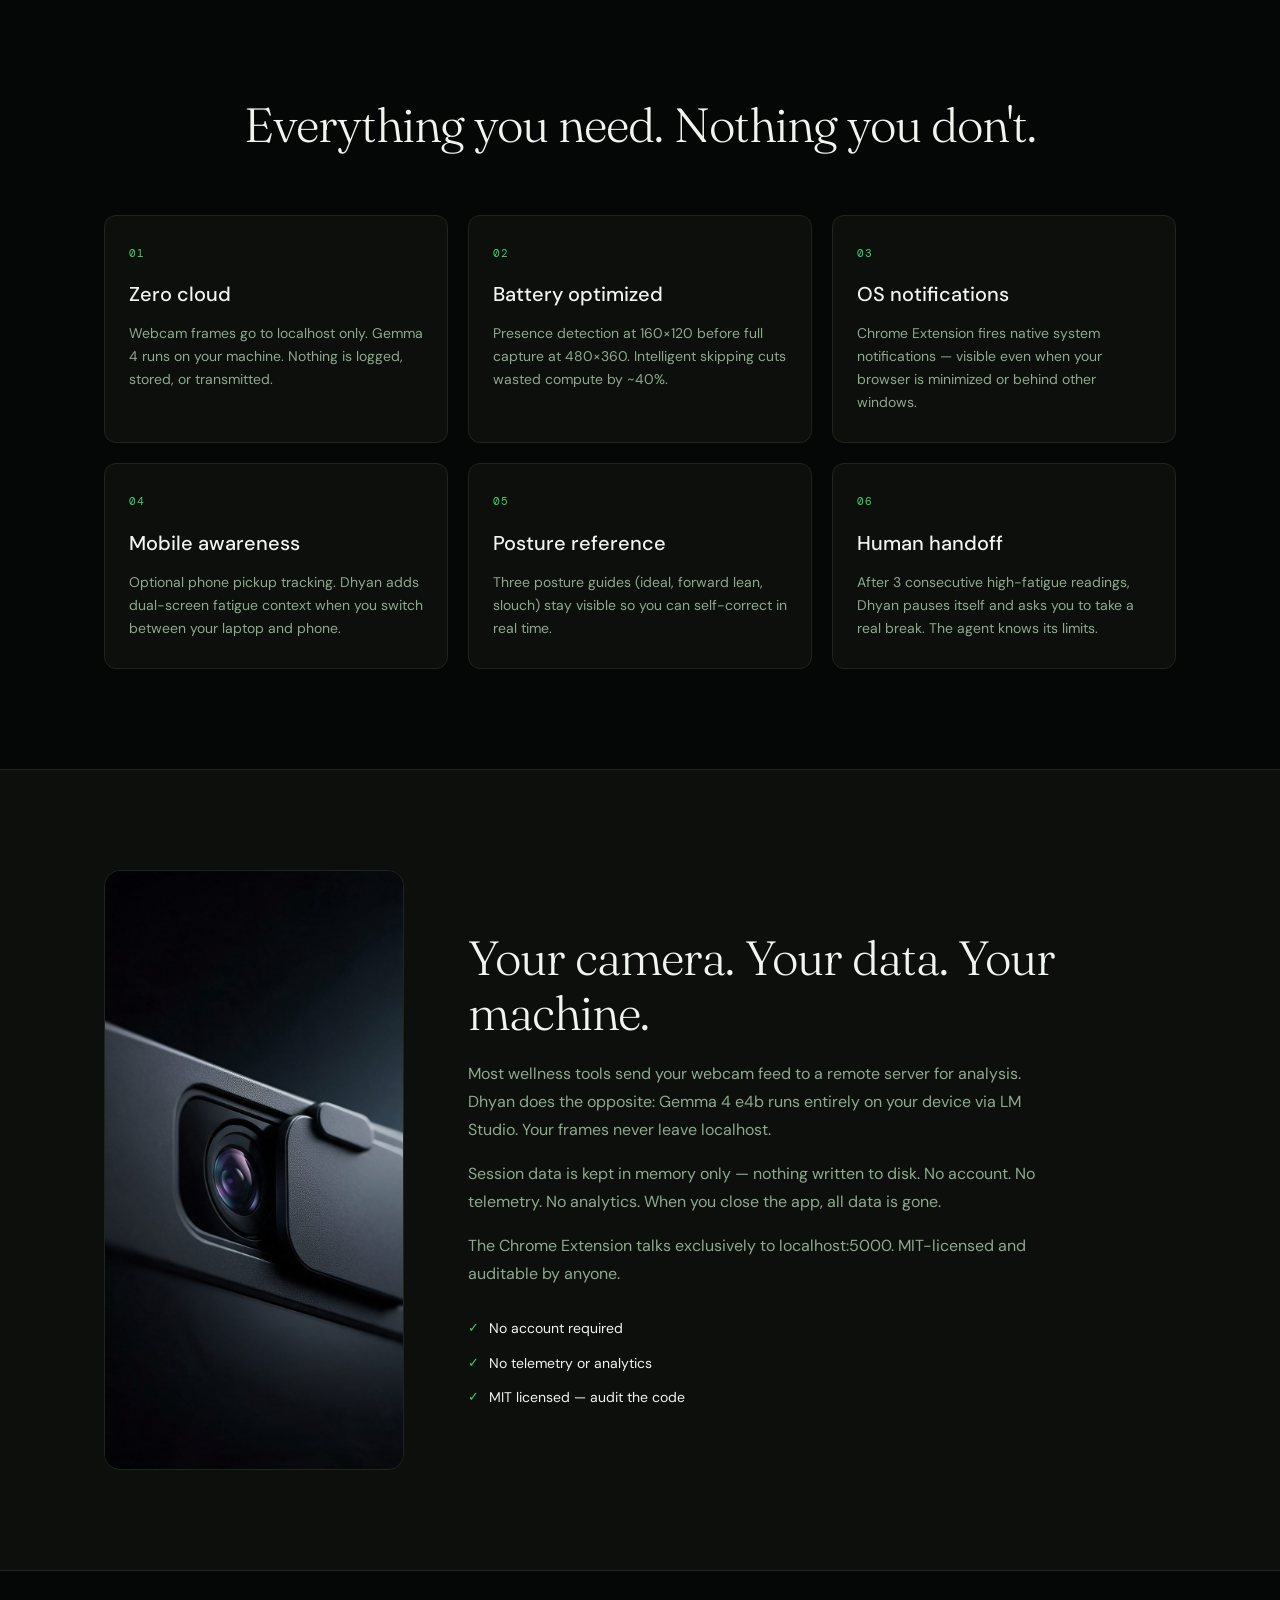
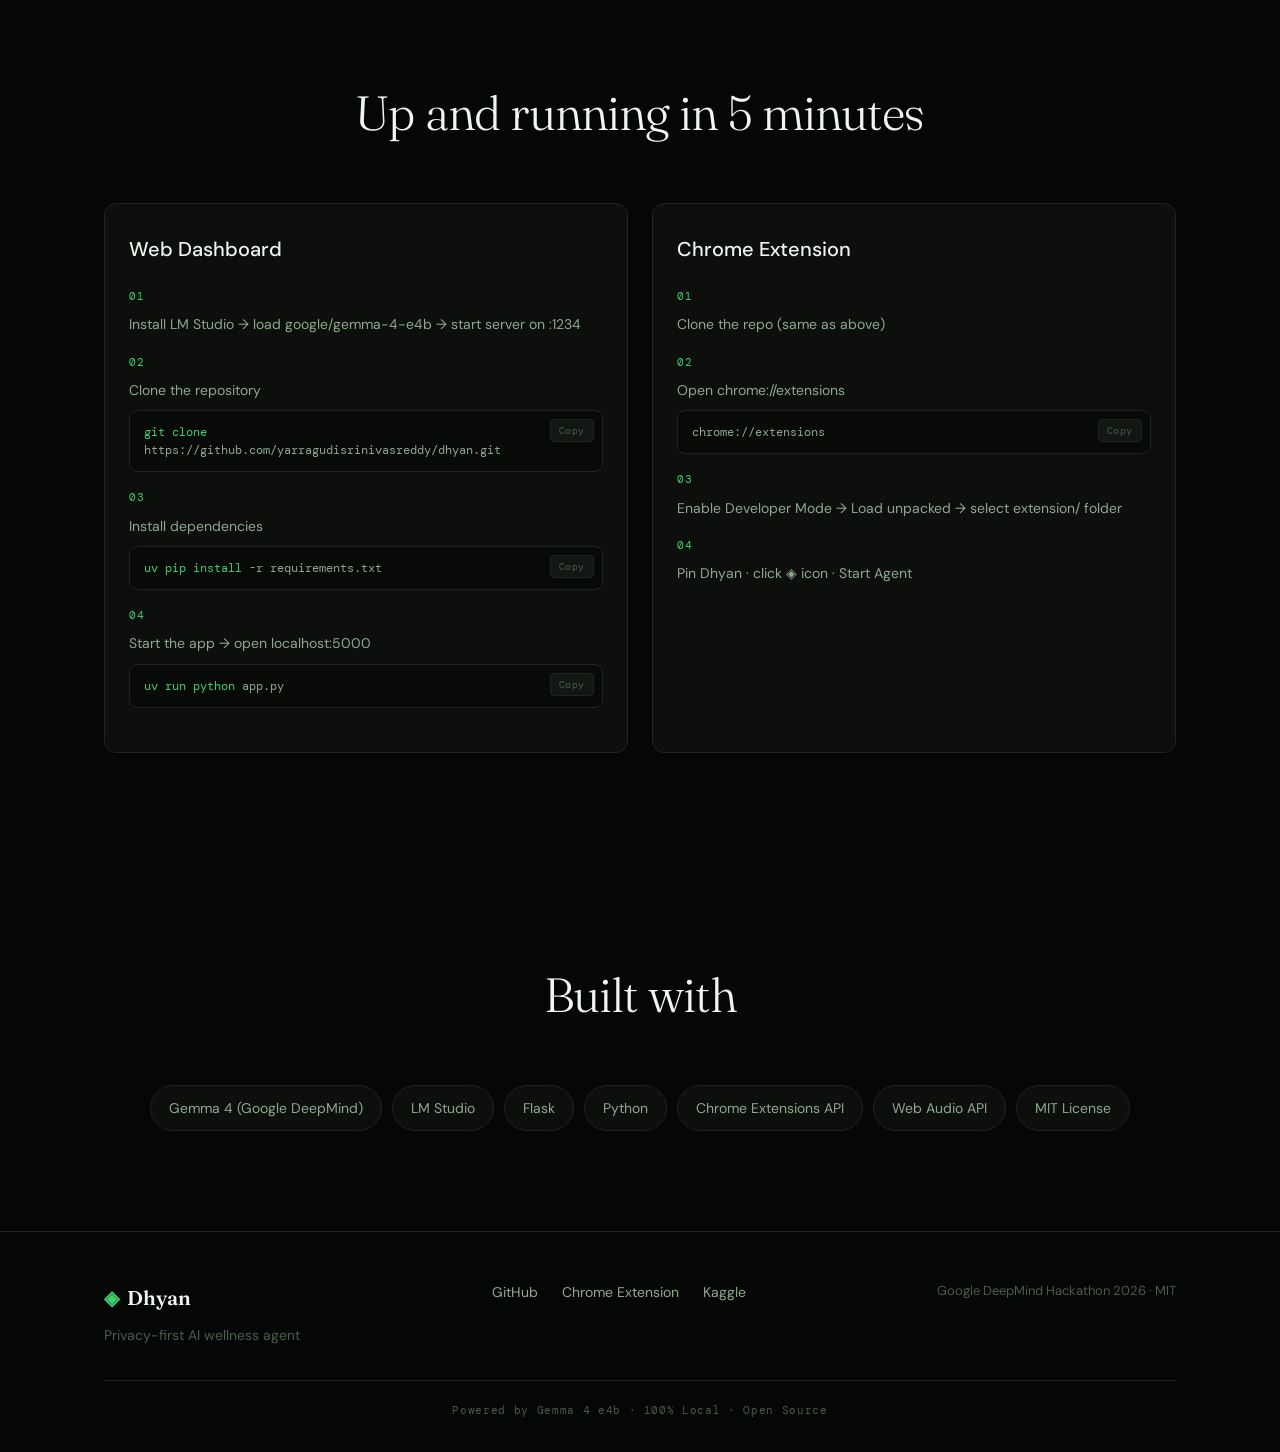
==== commit d02f1cae: "feat: replace illustrations with photorealistic Magnific imagery Swap SVG art and app screenshot for" ====
--- a/index.html
+++ b/index.html
@@ -351,7 +351,7 @@
       display: block;
     }
     @media (prefers-reduced-motion: no-preference) {
-      .browser-mockup.glow-once {
+      .product-shot.glow-once {
         animation: mockGlow 1.6s ease 3s 1;
       }
     }
@@ -442,16 +442,6 @@
     }
 
     /* —— HOW IT WORKS —— */
-    .loop-diagram {
-      max-width: 500px;
-      margin: 0 auto 56px;
-    }
-    .loop-diagram img {
-      width: 100%;
-      border-radius: 16px;
-      border: 1px solid var(--border);
-      background: var(--surface);
-    }
     .loop-cards {
       display: grid;
       grid-template-columns: repeat(4, 1fr);
@@ -468,7 +458,10 @@
     }
     .loop-card.visible { opacity: 1; transform: none; }
     .loop-card .icon {
-      font-size: 22px;
+      font-family: var(--font-m);
+      font-size: 11px;
+      letter-spacing: 0.1em;
+      color: var(--accent);
       margin-bottom: 12px;
     }
     .loop-card h3 {
@@ -501,18 +494,14 @@
     .feature-card.visible { opacity: 1; transform: none; }
     .feature-card:hover { border-color: rgba(62, 207, 110, 0.35); }
     .feature-card .feat-icon {
-      width: 80px;
-      height: 80px;
-      margin-bottom: 18px;
-      display: flex;
-      align-items: center;
-      justify-content: center;
-      font-size: 32px;
-    }
-    .feature-card .feat-icon img {
-      width: 80px;
-      height: 80px;
-      object-fit: contain;
+      width: auto;
+      height: auto;
+      margin-bottom: 14px;
+      display: block;
+      font-family: var(--font-m);
+      font-size: 11px;
+      letter-spacing: 0.1em;
+      color: var(--accent);
     }
     .feature-card h3 {
       font-size: 20px;
@@ -539,9 +528,27 @@
     }
     .privacy-visual img {
       width: 100%;
+      aspect-ratio: 1 / 1;
+      object-fit: cover;
       border-radius: 16px;
       border: 1px solid var(--border);
       background: var(--raised);
+    }
+    .product-shot {
+      border-radius: 12px;
+      overflow: hidden;
+      border: 1px solid var(--border);
+      box-shadow: 0 32px 80px rgba(0,0,0,0.6);
+    }
+    .product-shot img {
+      width: 100%;
+      display: block;
+      aspect-ratio: 16 / 9;
+      object-fit: cover;
+    }
+    .demo-character img {
+      aspect-ratio: 3 / 2;
+      object-fit: cover;
     }
     .privacy-copy h2 {
       font-family: var(--font-d);
@@ -781,8 +788,8 @@
       </div>
       <div class="hero-visual fade-up d3">
         <img
-          src="https://pikaso.cdnpk.net/private/production/5559319129/3645060698.svg?token=exp=1790812800~hmac=8a3e024a45a24bbbe3216617d343dcf2e5ef131ab6ed21028d80dbf0de1b7db5"
-          alt="Developer at a dark workstation with Dhyan wellness feedback"
+          src="assets/hero.jpg"
+          alt="Developer working at a dark desk with laptop and webcam"
           width="960"
           height="540"
         />
@@ -804,18 +811,8 @@
       </div>
 
       <div class="screenshot-wrapper">
-        <div class="browser-mockup glow-once" id="browserMockup">
-          <div class="browser-chrome">
-            <div class="browser-dots">
-              <span class="dot dot-r"></span>
-              <span class="dot dot-y"></span>
-              <span class="dot dot-g"></span>
-            </div>
-            <div class="browser-url">localhost:5000</div>
-          </div>
-          <div class="browser-body">
-            <img src="assets/app-screenshot.png" alt="Dhyan dashboard showing agent loop, posture guides, fatigue score, and wellness tips" width="1400" height="900" />
-          </div>
+        <div class="product-shot glow-once" id="browserMockup">
+          <img src="assets/product.jpg" alt="Laptop on a desk showing Dhyan’s dark wellness dashboard" width="1400" height="788" />
         </div>
 
         <div class="callout callout-1">
@@ -845,8 +842,8 @@
 
       <div class="demo-character">
         <img
-          src="https://pikaso.cdnpk.net/private/production/5559319724/3645061091.svg?token=exp=1790812800~hmac=788fc598f3e078e386cec176a3470da4f1024f324a29bfaf308194717d3a4189"
-          alt="Professional receiving a Dhyan wellness notification"
+          src="assets/notify.jpg"
+          alt="Professional pausing mid-work for a wellness break"
           width="600"
           height="400"
         />
@@ -861,32 +858,24 @@
       <div class="section-head">
         <h2>The agent loop</h2>
       </div>
-      <div class="loop-diagram">
-        <img
-          src="https://pikaso.cdnpk.net/private/production/5559319084/3645060819.svg?token=exp=1790812800~hmac=ea16c1b1b65ac2b14338ae5922eaedc6d7f7b6d7136f5f4541630495cfbe4740"
-          alt="Sense, Decide, Act, Check circular agent loop"
-          width="500"
-          height="500"
-        />
-      </div>
       <div class="loop-cards" data-reveal>
         <article class="loop-card">
-          <div class="icon">👁</div>
+          <div class="icon">01 · SENSE</div>
           <h3>Sense</h3>
           <p>Webcam captures a frame. Brightness and motion are checked first — dark frames and empty desks are skipped automatically. Only when you're present does analysis begin.</p>
         </article>
         <article class="loop-card">
-          <div class="icon">⬡</div>
+          <div class="icon">02 · DECIDE</div>
           <h3>Decide</h3>
           <p>Gemma 4 e4b running locally on LM Studio analyzes posture, facial tension, and eye fatigue. Your session trend and mobile phone usage are injected as context.</p>
         </article>
         <article class="loop-card">
-          <div class="icon">☽</div>
+          <div class="icon">03 · ACT</div>
           <h3>Act</h3>
           <p>A wellness insight appears in the dashboard. Sound alerts fire based on fatigue level. Chrome notifications appear even when the browser is minimized.</p>
         </article>
         <article class="loop-card">
-          <div class="icon">✓</div>
+          <div class="icon">04 · CHECK</div>
           <h3>Check</h3>
           <p>Dhyan waits for your acknowledgment. After 3 consecutive high-fatigue readings, the agent steps back and hands control to you — the human handoff boundary.</p>
         </article>
@@ -902,39 +891,32 @@
       </div>
       <div class="features-grid" data-reveal>
         <article class="feature-card">
-          <div class="feat-icon">
-            <img
-              src="https://pikaso.cdnpk.net/private/production/5559318977/3645060959.svg?token=exp=1790812800~hmac=86e1be60e9f485cc10aa732018ab309710077f3a644f9f08ce4b7e6c12a1f826"
-              alt=""
-              width="80"
-              height="80"
-            />
-          </div>
+          <div class="feat-icon">01</div>
           <h3>Zero cloud</h3>
           <p>Webcam frames go to localhost only. Gemma 4 runs on your machine. Nothing is logged, stored, or transmitted.</p>
         </article>
         <article class="feature-card">
-          <div class="feat-icon">⚡</div>
+          <div class="feat-icon">02</div>
           <h3>Battery optimized</h3>
           <p>Presence detection at 160×120 before full capture at 480×360. Intelligent skipping cuts wasted compute by ~40%.</p>
         </article>
         <article class="feature-card">
-          <div class="feat-icon">🔔</div>
+          <div class="feat-icon">03</div>
           <h3>OS notifications</h3>
           <p>Chrome Extension fires native system notifications — visible even when your browser is minimized or behind other windows.</p>
         </article>
         <article class="feature-card">
-          <div class="feat-icon">📱</div>
+          <div class="feat-icon">04</div>
           <h3>Mobile awareness</h3>
           <p>Optional phone pickup tracking. Dhyan adds dual-screen fatigue context when you switch between your laptop and phone.</p>
         </article>
         <article class="feature-card">
-          <div class="feat-icon">🪑</div>
+          <div class="feat-icon">05</div>
           <h3>Posture reference</h3>
-          <p>Three illustrated posture guides (ideal, forward lean, slouch) always visible for real-time self-correction.</p>
+          <p>Three posture guides (ideal, forward lean, slouch) stay visible so you can self-correct in real time.</p>
         </article>
         <article class="feature-card">
-          <div class="feat-icon">🤝</div>
+          <div class="feat-icon">06</div>
           <h3>Human handoff</h3>
           <p>After 3 consecutive high-fatigue readings, Dhyan pauses itself and asks you to take a real break. The agent knows its limits.</p>
         </article>
@@ -947,10 +929,10 @@
     <div class="wrap privacy-grid">
       <div class="privacy-visual">
         <img
-          src="https://pikaso.cdnpk.net/private/production/5559318977/3645060959.svg?token=exp=1790812800~hmac=86e1be60e9f485cc10aa732018ab309710077f3a644f9f08ce4b7e6c12a1f826"
-          alt="Privacy shield — hexagonal circuit board motif"
-          width="300"
-          height="300"
+          src="assets/privacy.jpg"
+          alt="Close-up of a laptop webcam — processing stays on your device"
+          width="600"
+          height="600"
         />
       </div>
       <div class="privacy-copy">
@@ -1039,13 +1021,13 @@
         <h2>Built with</h2>
       </div>
       <div class="tech-pills">
-        <span class="tech-pill"><span>◆</span> Gemma 4 (Google DeepMind)</span>
-        <span class="tech-pill"><span>◈</span> LM Studio</span>
-        <span class="tech-pill"><span>⬡</span> Flask</span>
-        <span class="tech-pill"><span>🐍</span> Python</span>
-        <span class="tech-pill"><span>🧩</span> Chrome Extensions API</span>
-        <span class="tech-pill"><span>♪</span> Web Audio API</span>
-        <span class="tech-pill"><span>⚖</span> MIT License</span>
+        <span class="tech-pill">Gemma 4 (Google DeepMind)</span>
+        <span class="tech-pill">LM Studio</span>
+        <span class="tech-pill">Flask</span>
+        <span class="tech-pill">Python</span>
+        <span class="tech-pill">Chrome Extensions API</span>
+        <span class="tech-pill">Web Audio API</span>
+        <span class="tech-pill">MIT License</span>
       </div>
     </div>
   </section>
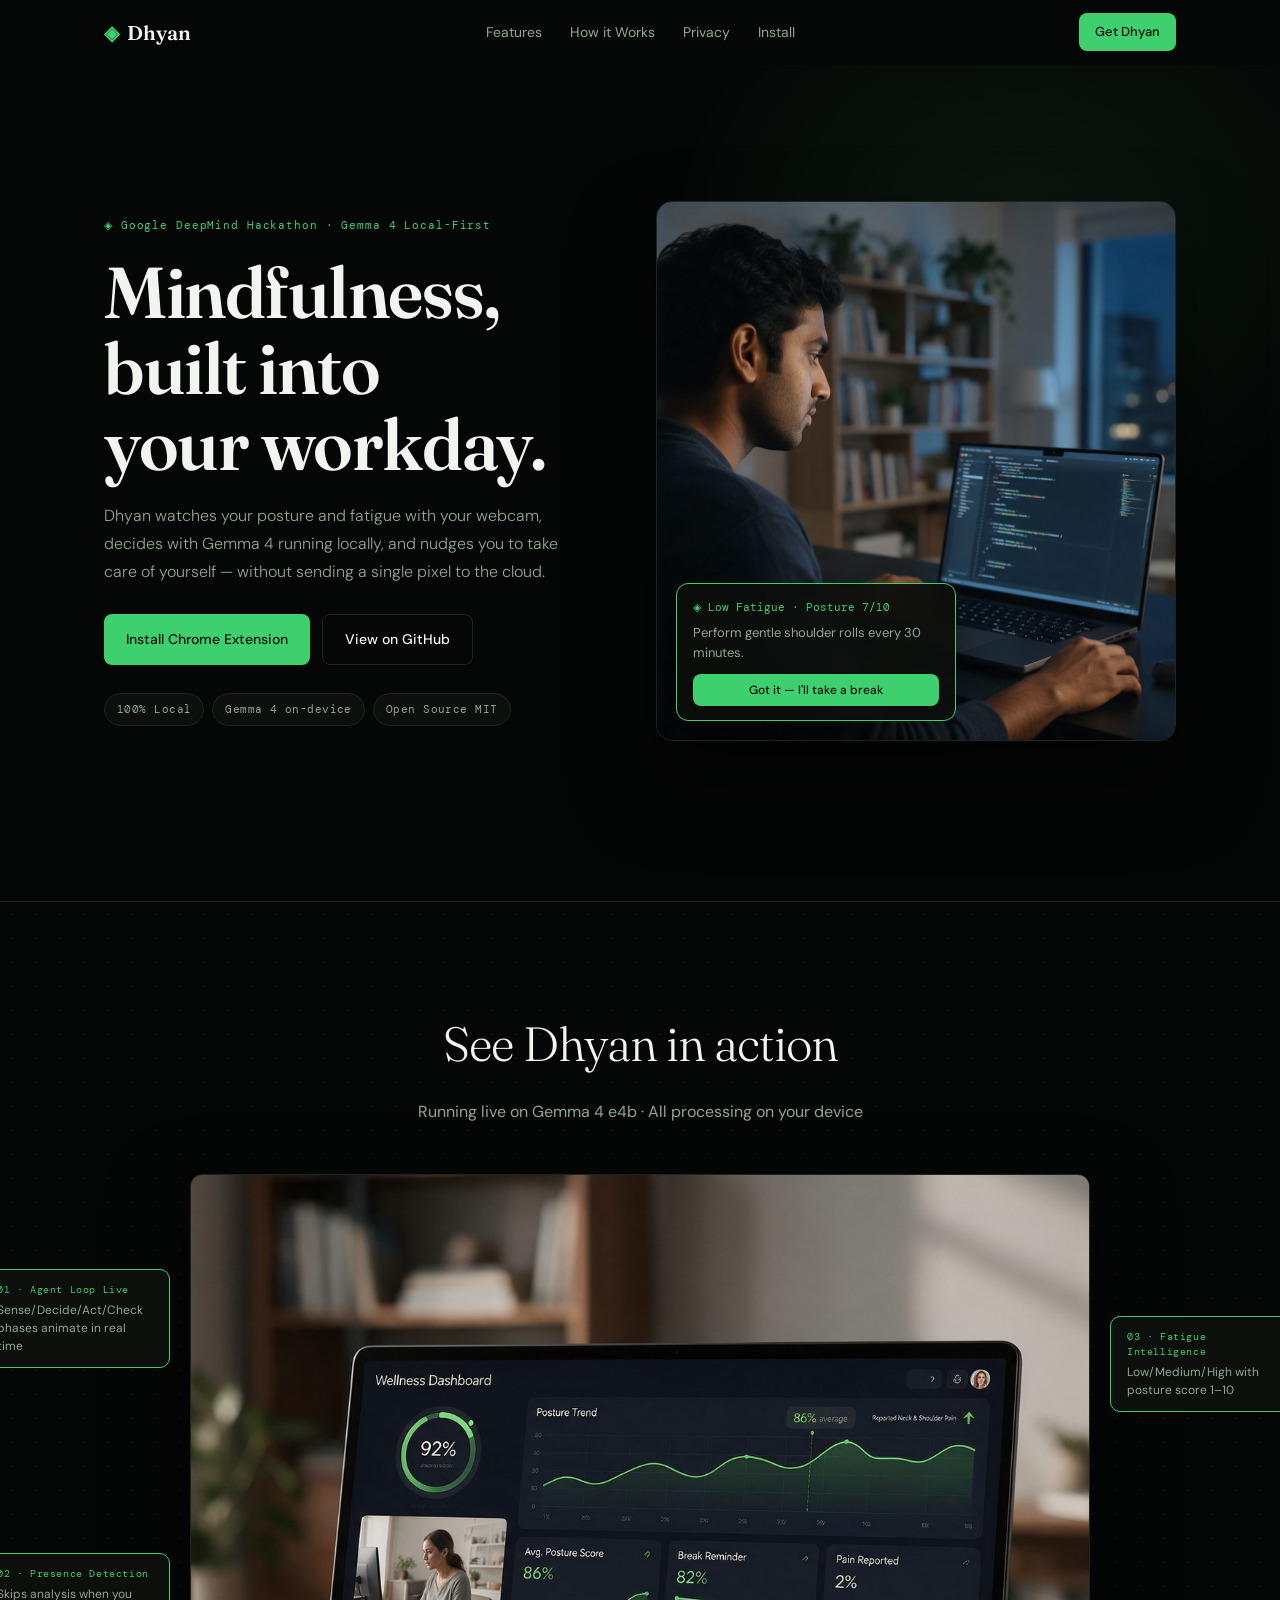
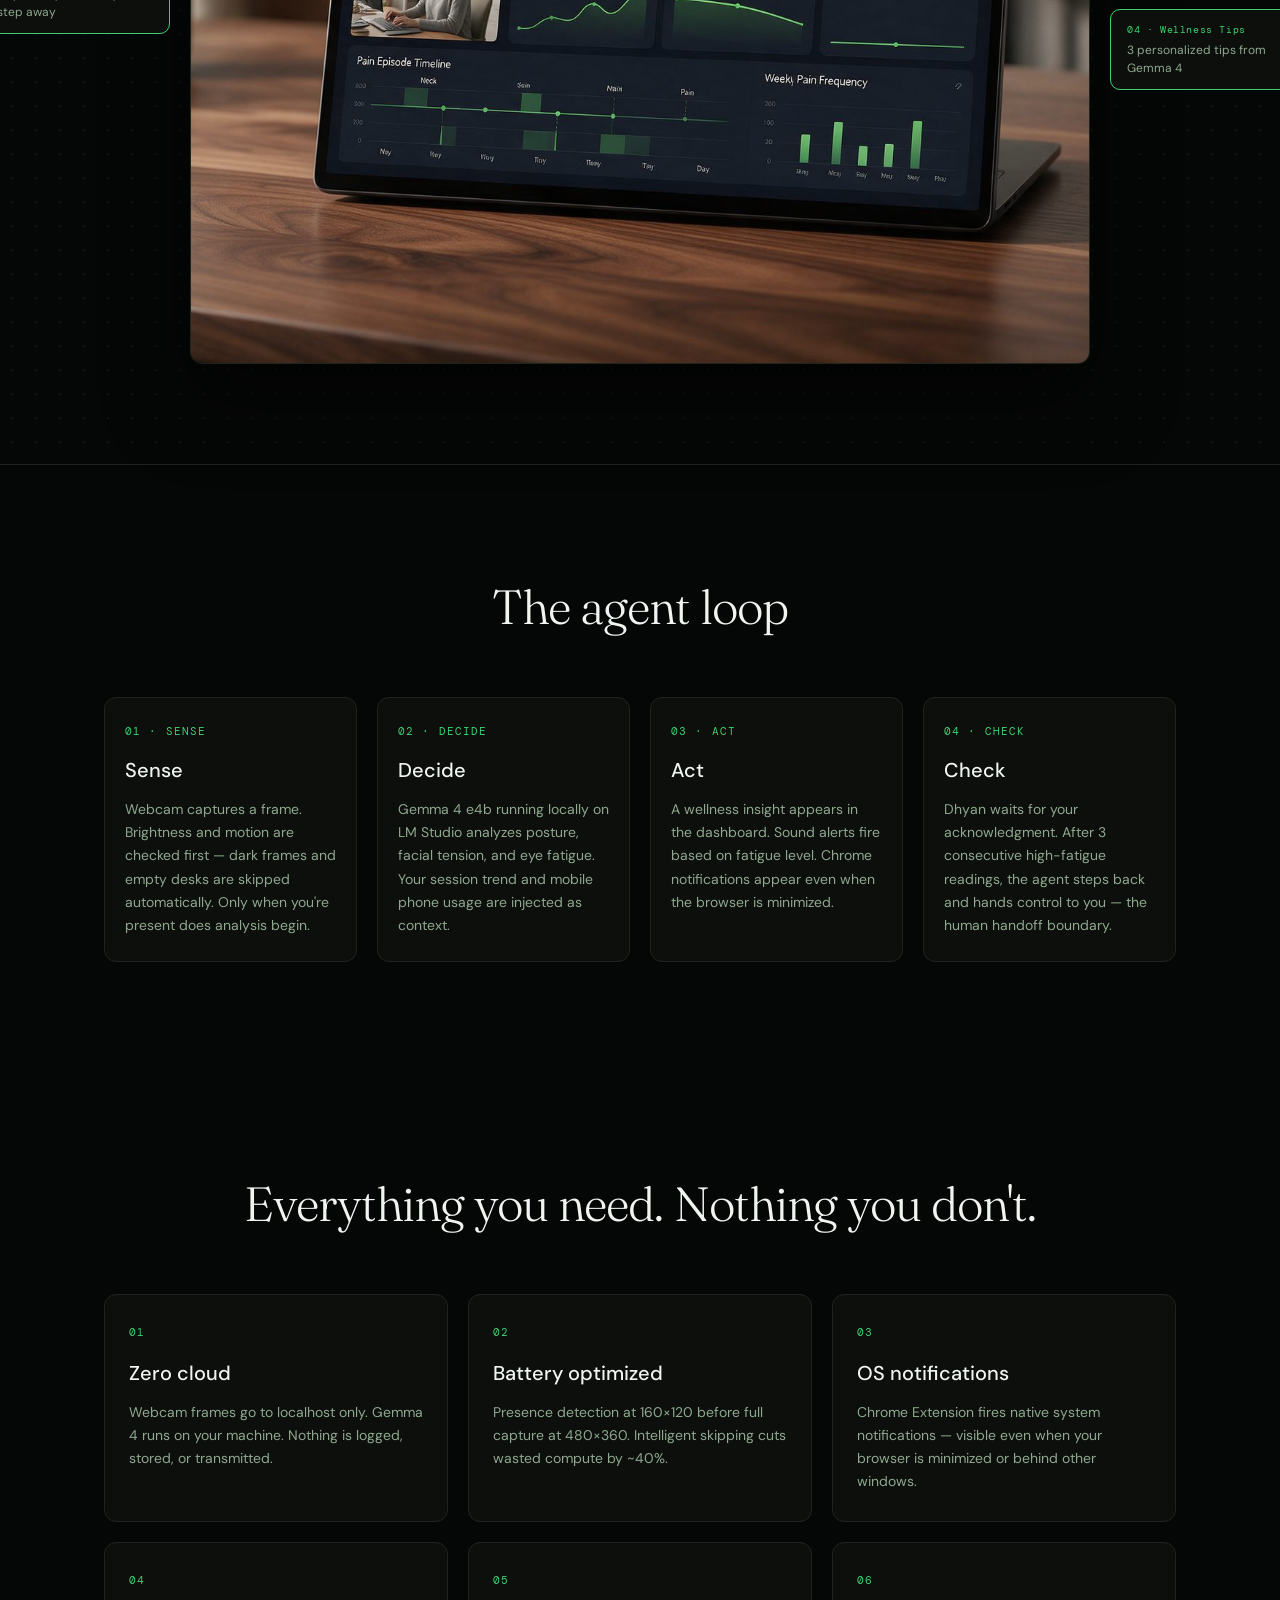
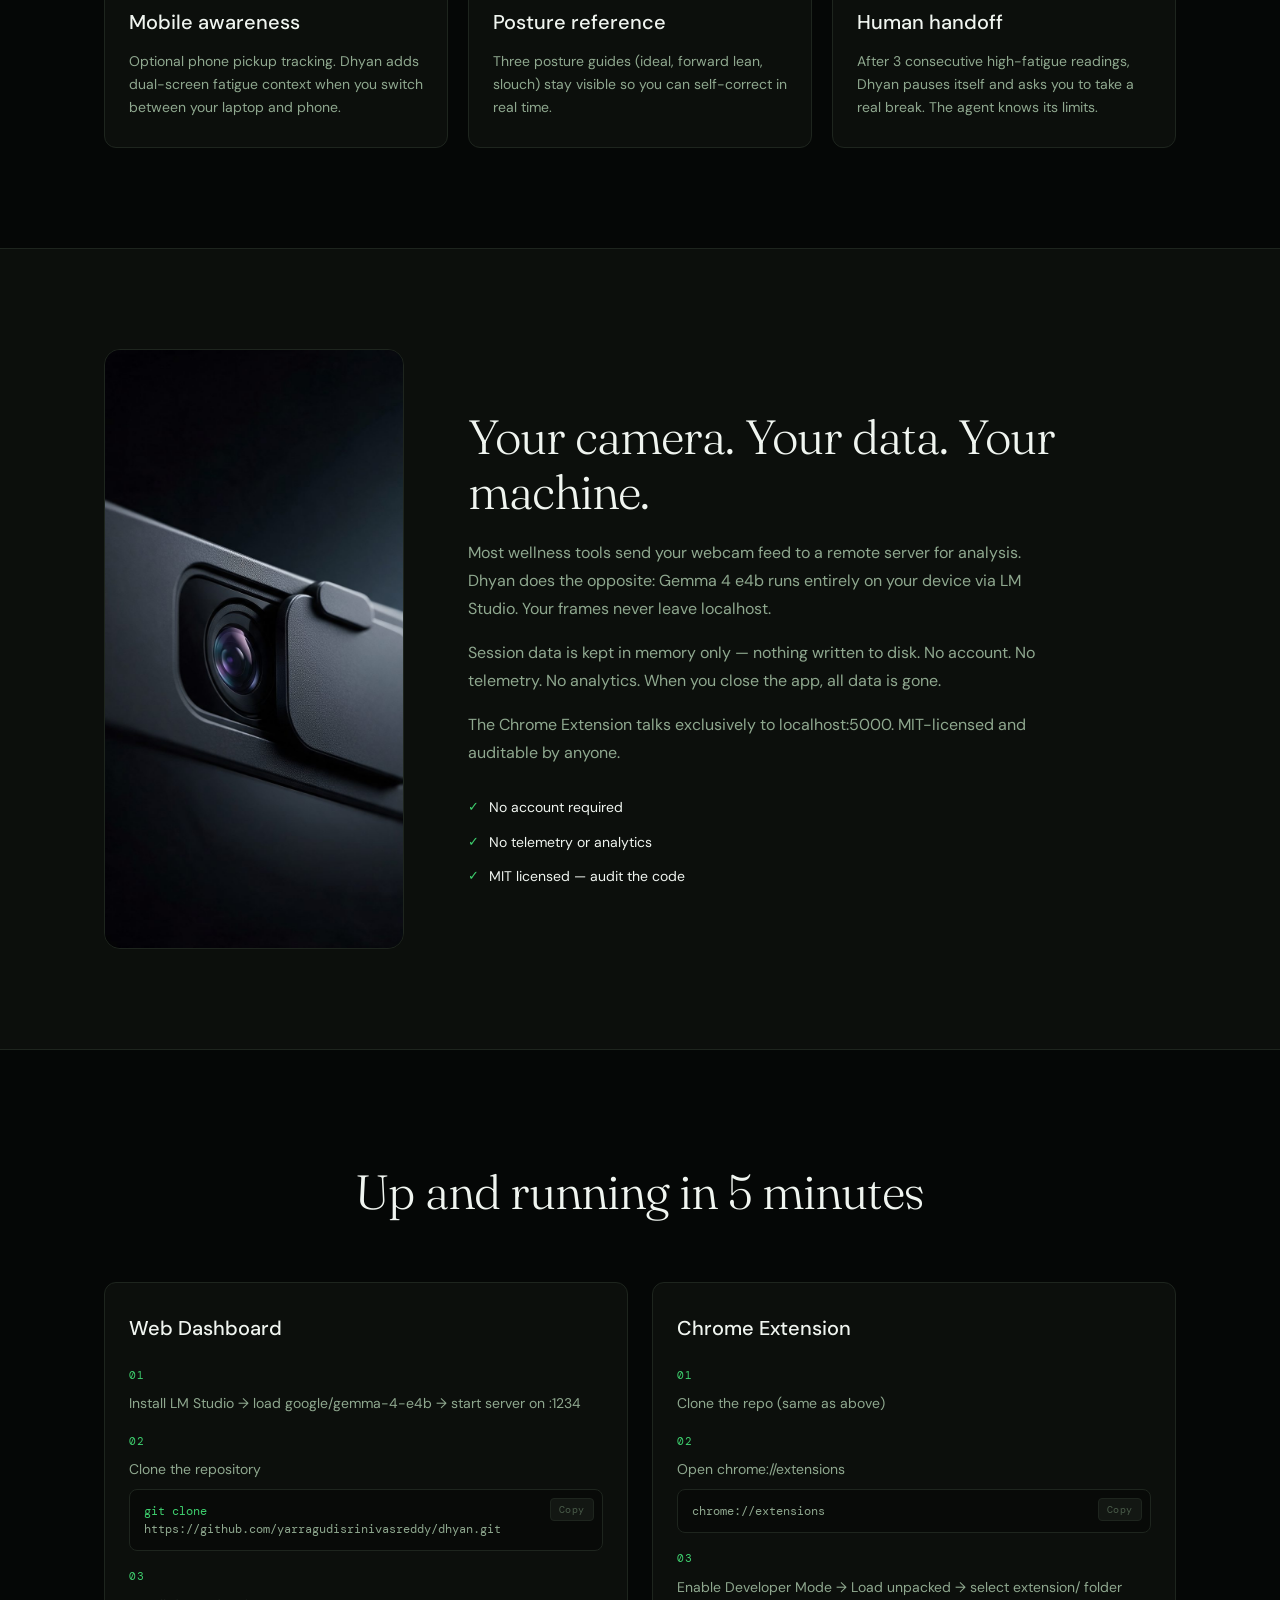
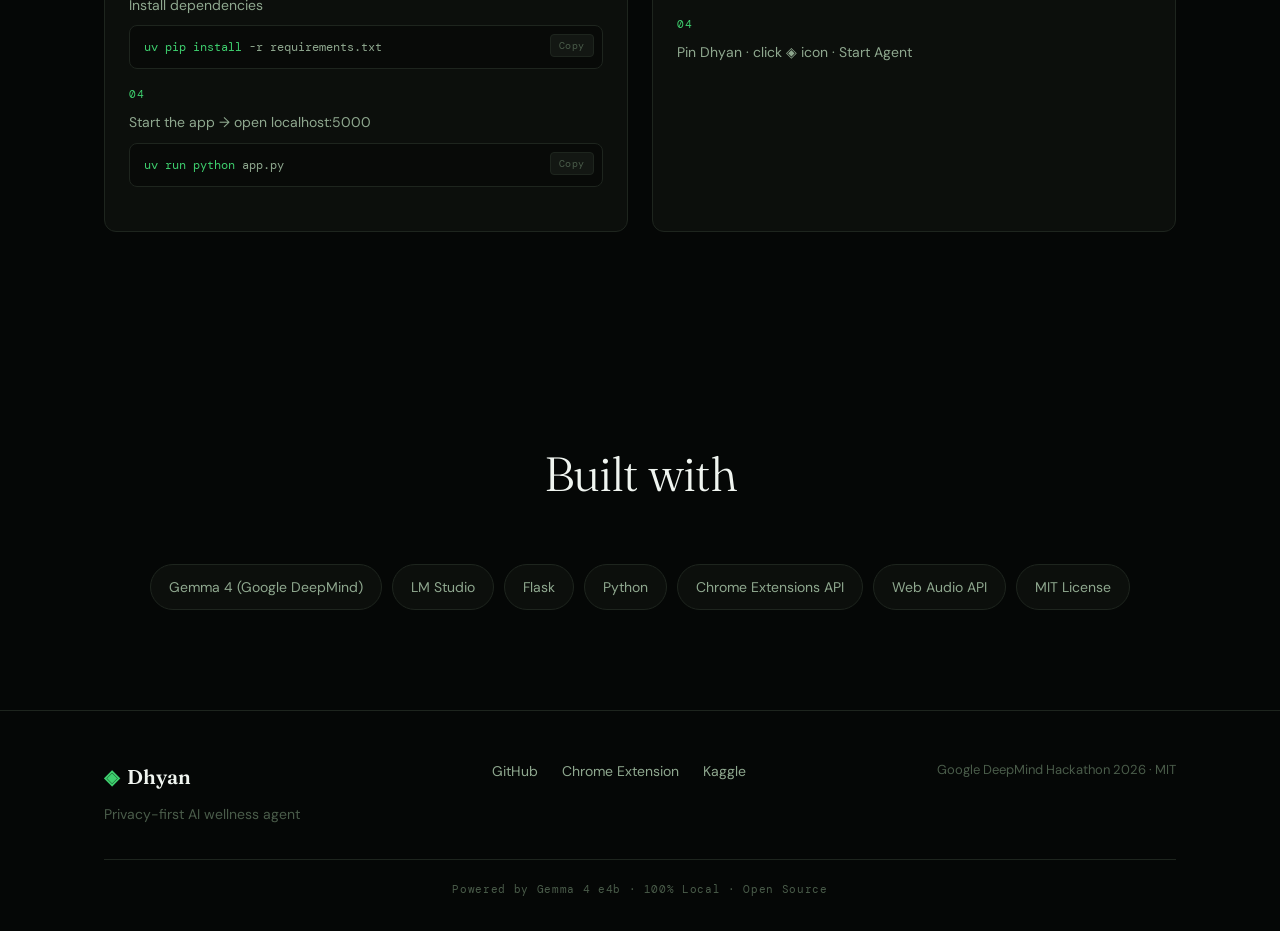
==== commit fd4c24a9: "Remove lifestyle notification photo section from product site" ====
--- a/index.html
+++ b/index.html
@@ -422,25 +422,6 @@
       margin-bottom: 2px;
     }
 
-    .demo-character {
-      max-width: 420px;
-      margin: 56px auto 0;
-      text-align: center;
-    }
-    .demo-character img {
-      width: 100%;
-      border-radius: 12px;
-      border: 1px solid var(--border);
-      margin-bottom: 16px;
-      background: var(--surface);
-    }
-    .demo-character p {
-      color: var(--text-sub);
-      font-size: 14px;
-      max-width: 36ch;
-      margin: 0 auto;
-    }
-
     /* —— HOW IT WORKS —— */
     .loop-cards {
       display: grid;
@@ -544,10 +525,6 @@
       width: 100%;
       display: block;
       aspect-ratio: 16 / 9;
-      object-fit: cover;
-    }
-    .demo-character img {
-      aspect-ratio: 3 / 2;
       object-fit: cover;
     }
     .privacy-copy h2 {
@@ -840,15 +817,6 @@
         <li><div><strong>Wellness Tips</strong> 3 personalized tips from Gemma 4</div></li>
       </ol>
 
-      <div class="demo-character">
-        <img
-          src="assets/notify.jpg"
-          alt="Professional pausing mid-work for a wellness break"
-          width="600"
-          height="400"
-        />
-        <p>Dhyan notifies you at the right moment — not too often, never intrusively.</p>
-      </div>
     </div>
   </section>
 
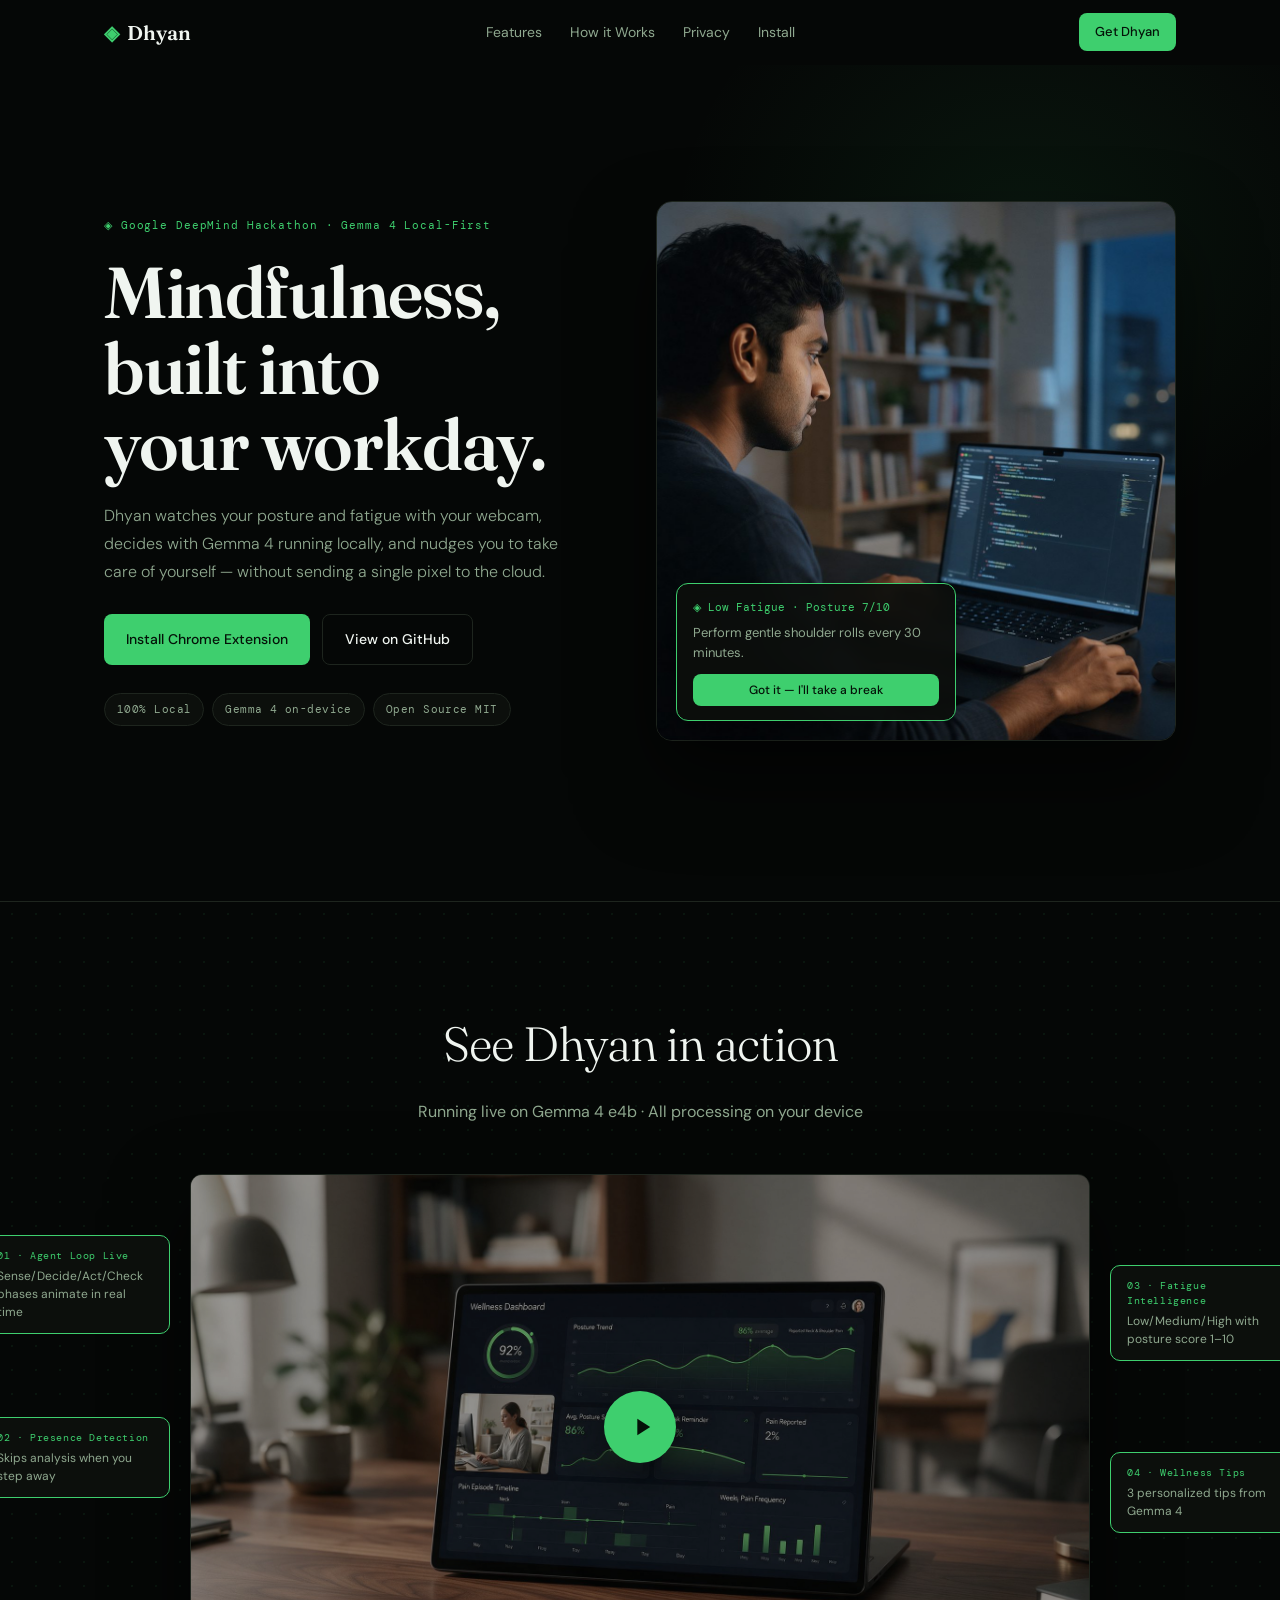
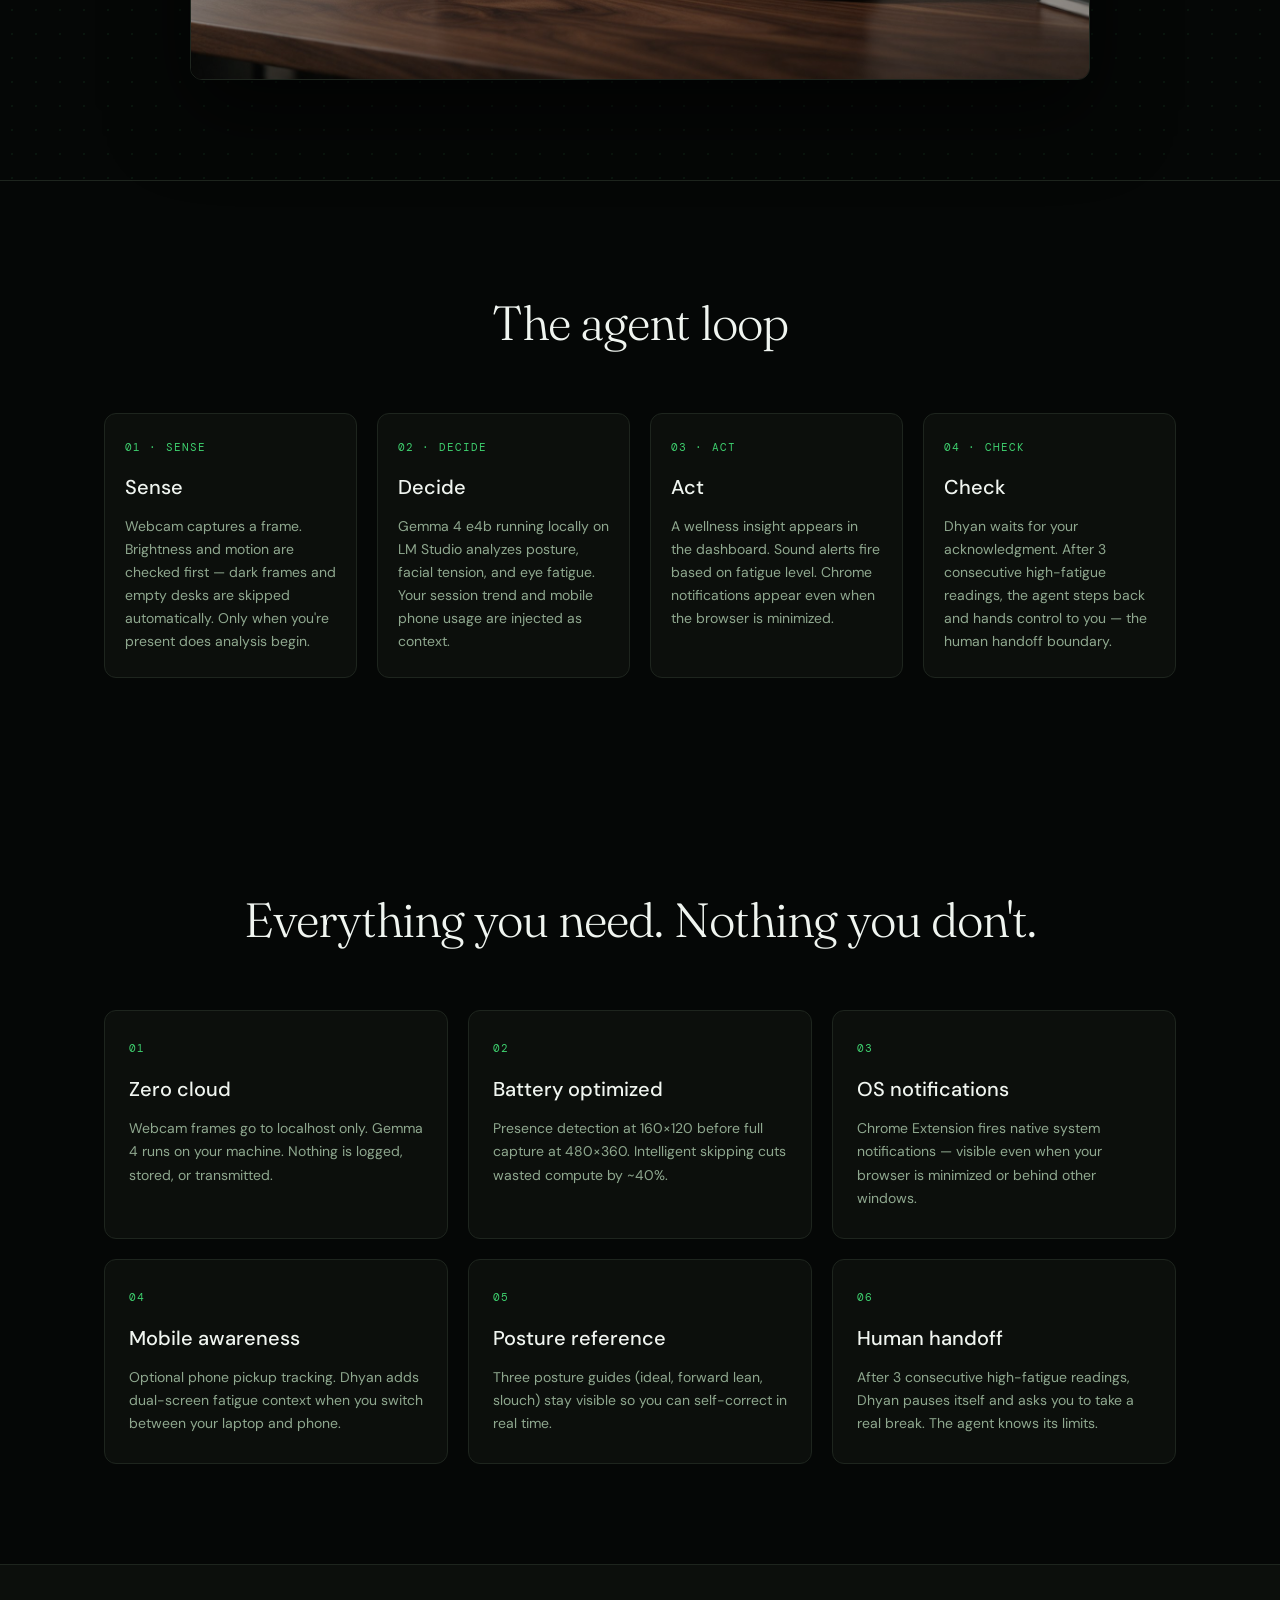
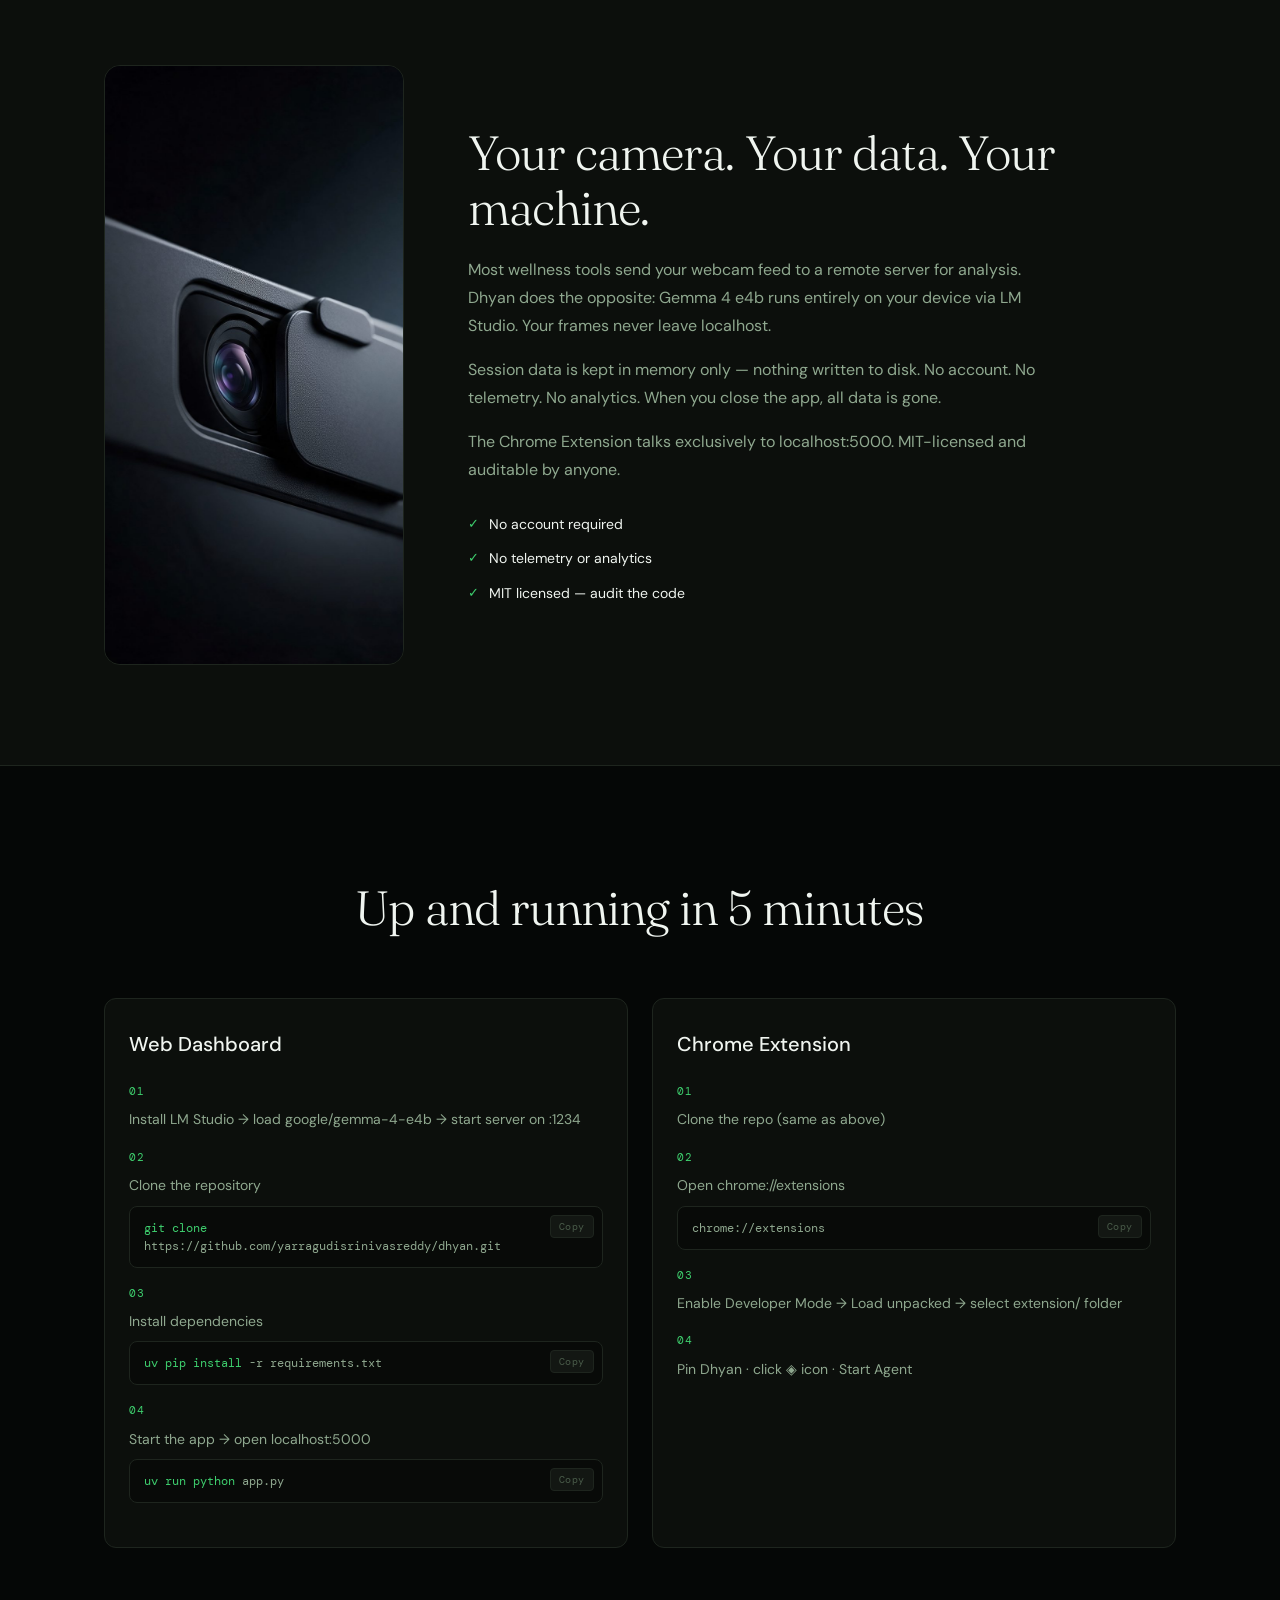
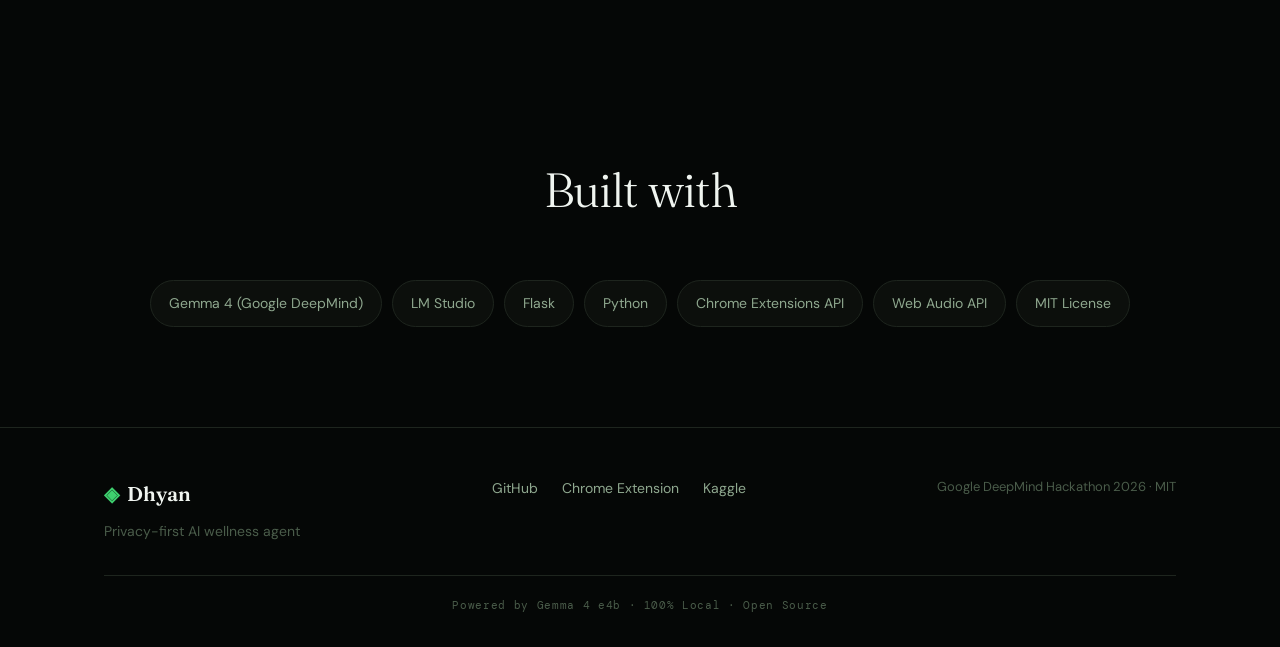
==== commit e96a4025: "feat: add YouTube demo play button on product site" ====
--- a/index.html
+++ b/index.html
@@ -516,16 +516,67 @@
       background: var(--raised);
     }
     .product-shot {
+      position: relative;
       border-radius: 12px;
       overflow: hidden;
       border: 1px solid var(--border);
       box-shadow: 0 32px 80px rgba(0,0,0,0.6);
-    }
-    .product-shot img {
+      background: #000;
+      aspect-ratio: 16 / 9;
+    }
+    .product-shot img,
+    .product-shot iframe {
       width: 100%;
+      height: 100%;
       display: block;
-      aspect-ratio: 16 / 9;
       object-fit: cover;
+      border: 0;
+    }
+    .product-shot iframe {
+      position: absolute;
+      inset: 0;
+    }
+    .video-play {
+      position: absolute;
+      inset: 0;
+      display: flex;
+      align-items: center;
+      justify-content: center;
+      background: rgba(5, 7, 6, 0.35);
+      cursor: pointer;
+      border: 0;
+      z-index: 2;
+      transition: background 0.2s;
+    }
+    .video-play:hover,
+    .video-play:focus-visible {
+      background: rgba(5, 7, 6, 0.5);
+      outline: none;
+    }
+    .video-play-icon {
+      width: 72px;
+      height: 72px;
+      border-radius: 50%;
+      background: var(--accent);
+      color: #041208;
+      display: flex;
+      align-items: center;
+      justify-content: center;
+      box-shadow: 0 12px 40px rgba(0,0,0,0.45);
+      transition: transform 0.2s;
+    }
+    .video-play:hover .video-play-icon,
+    .video-play:focus-visible .video-play-icon {
+      transform: scale(1.06);
+    }
+    .video-play-icon svg {
+      width: 28px;
+      height: 28px;
+      margin-left: 3px;
+    }
+    .product-shot.is-playing .video-play,
+    .product-shot.is-playing > img {
+      display: none;
     }
     .privacy-copy h2 {
       font-family: var(--font-d);
@@ -788,8 +839,13 @@
       </div>
 
       <div class="screenshot-wrapper">
-        <div class="product-shot glow-once" id="browserMockup">
-          <img src="assets/product.jpg" alt="Laptop on a desk showing Dhyan’s dark wellness dashboard" width="1400" height="788" />
+        <div class="product-shot glow-once" id="demoVideo">
+          <img src="assets/product.jpg" alt="Dhyan demo — click to play video" width="1400" height="788" />
+          <button type="button" class="video-play" id="demoPlayBtn" aria-label="Play Dhyan demo video">
+            <span class="video-play-icon" aria-hidden="true">
+              <svg viewBox="0 0 24 24" fill="currentColor"><path d="M8 5v14l11-7z"/></svg>
+            </span>
+          </button>
         </div>
 
         <div class="callout callout-1">
@@ -1060,6 +1116,22 @@
         });
       });
 
+      var demoVideo = document.getElementById('demoVideo');
+      var demoPlayBtn = document.getElementById('demoPlayBtn');
+      if (demoVideo && demoPlayBtn) {
+        demoPlayBtn.addEventListener('click', function () {
+          if (demoVideo.classList.contains('is-playing')) return;
+          demoVideo.classList.add('is-playing');
+          var iframe = document.createElement('iframe');
+          iframe.src = 'https://www.youtube.com/embed/1_FHqZeK7Z4?autoplay=1&rel=0';
+          iframe.title = 'Dhyan demo video';
+          iframe.allow = 'accelerometer; autoplay; clipboard-write; encrypted-media; gyroscope; picture-in-picture; web-share';
+          iframe.allowFullscreen = true;
+          iframe.setAttribute('referrerpolicy', 'strict-origin-when-cross-origin');
+          demoVideo.appendChild(iframe);
+        });
+      }
+
       if (window.matchMedia('(prefers-reduced-motion: no-preference)').matches) {
         var observer = new IntersectionObserver(function (entries) {
           entries.forEach(function (entry) {
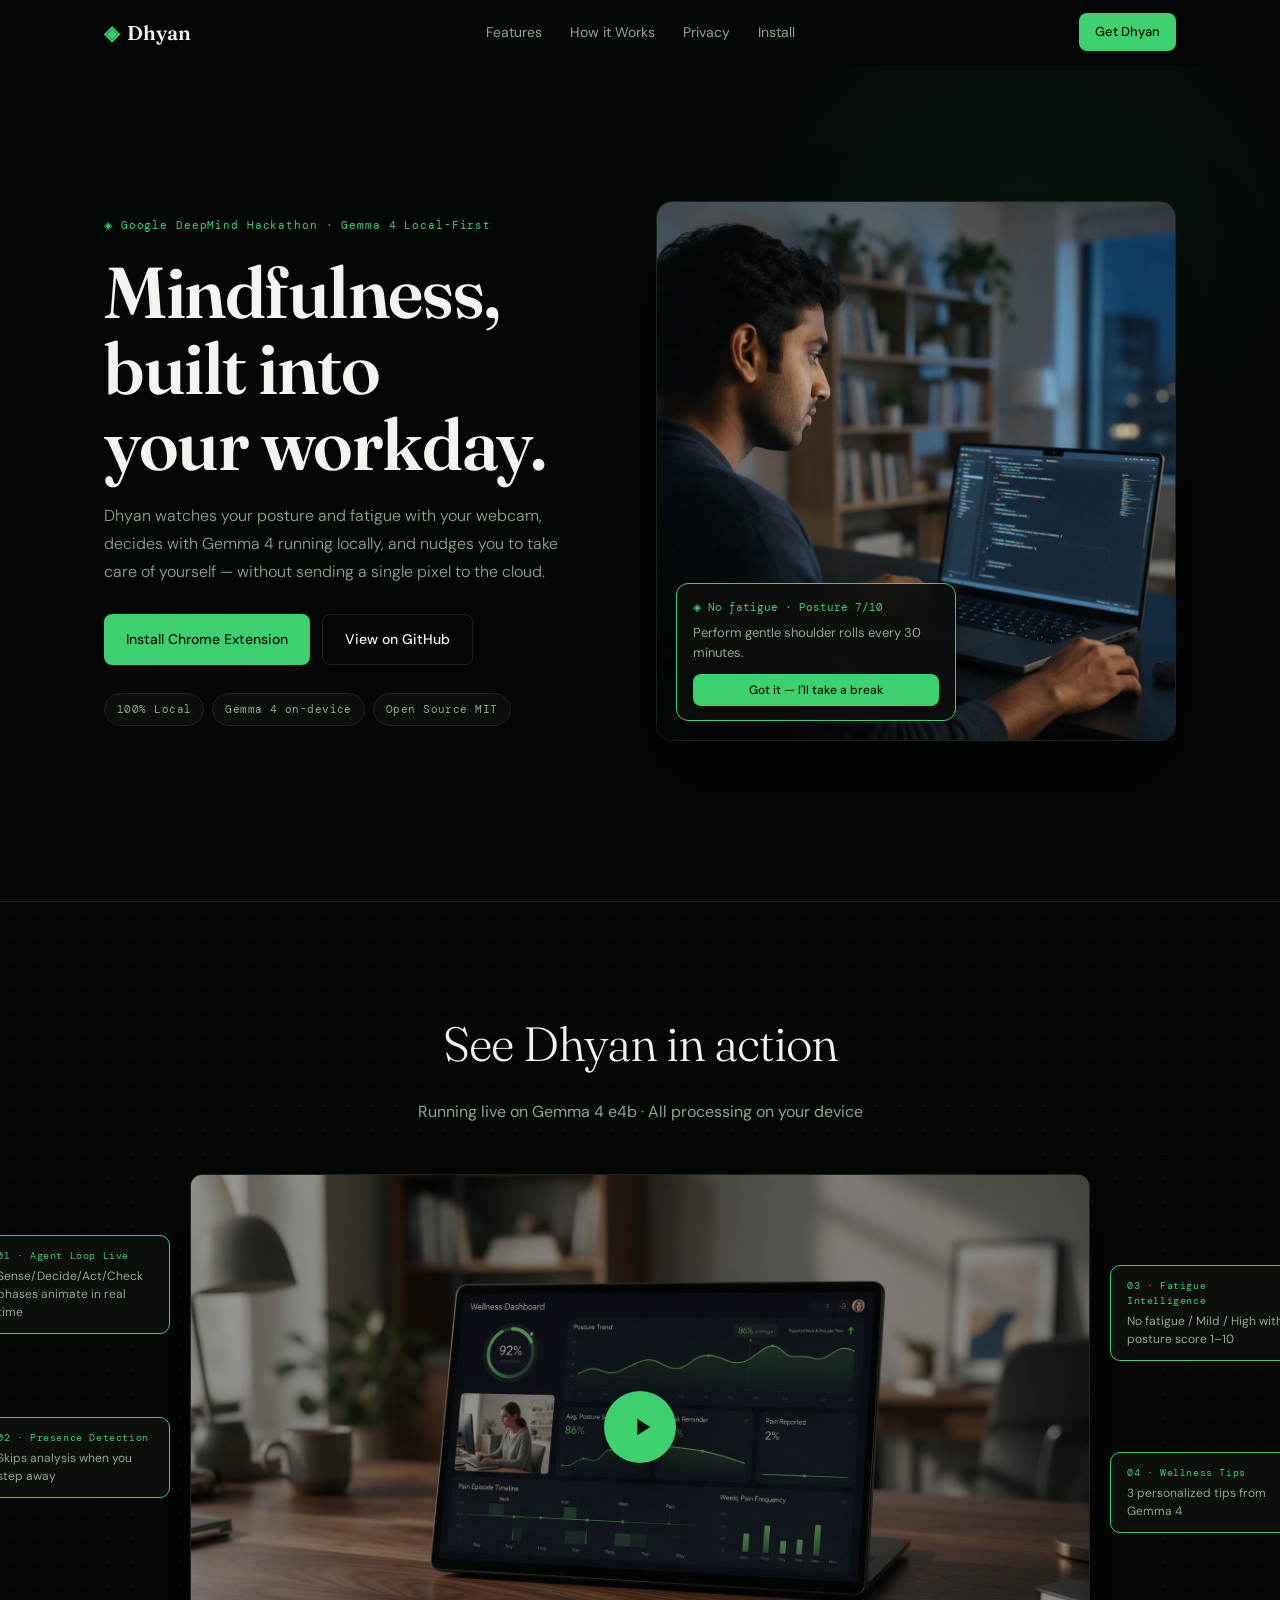
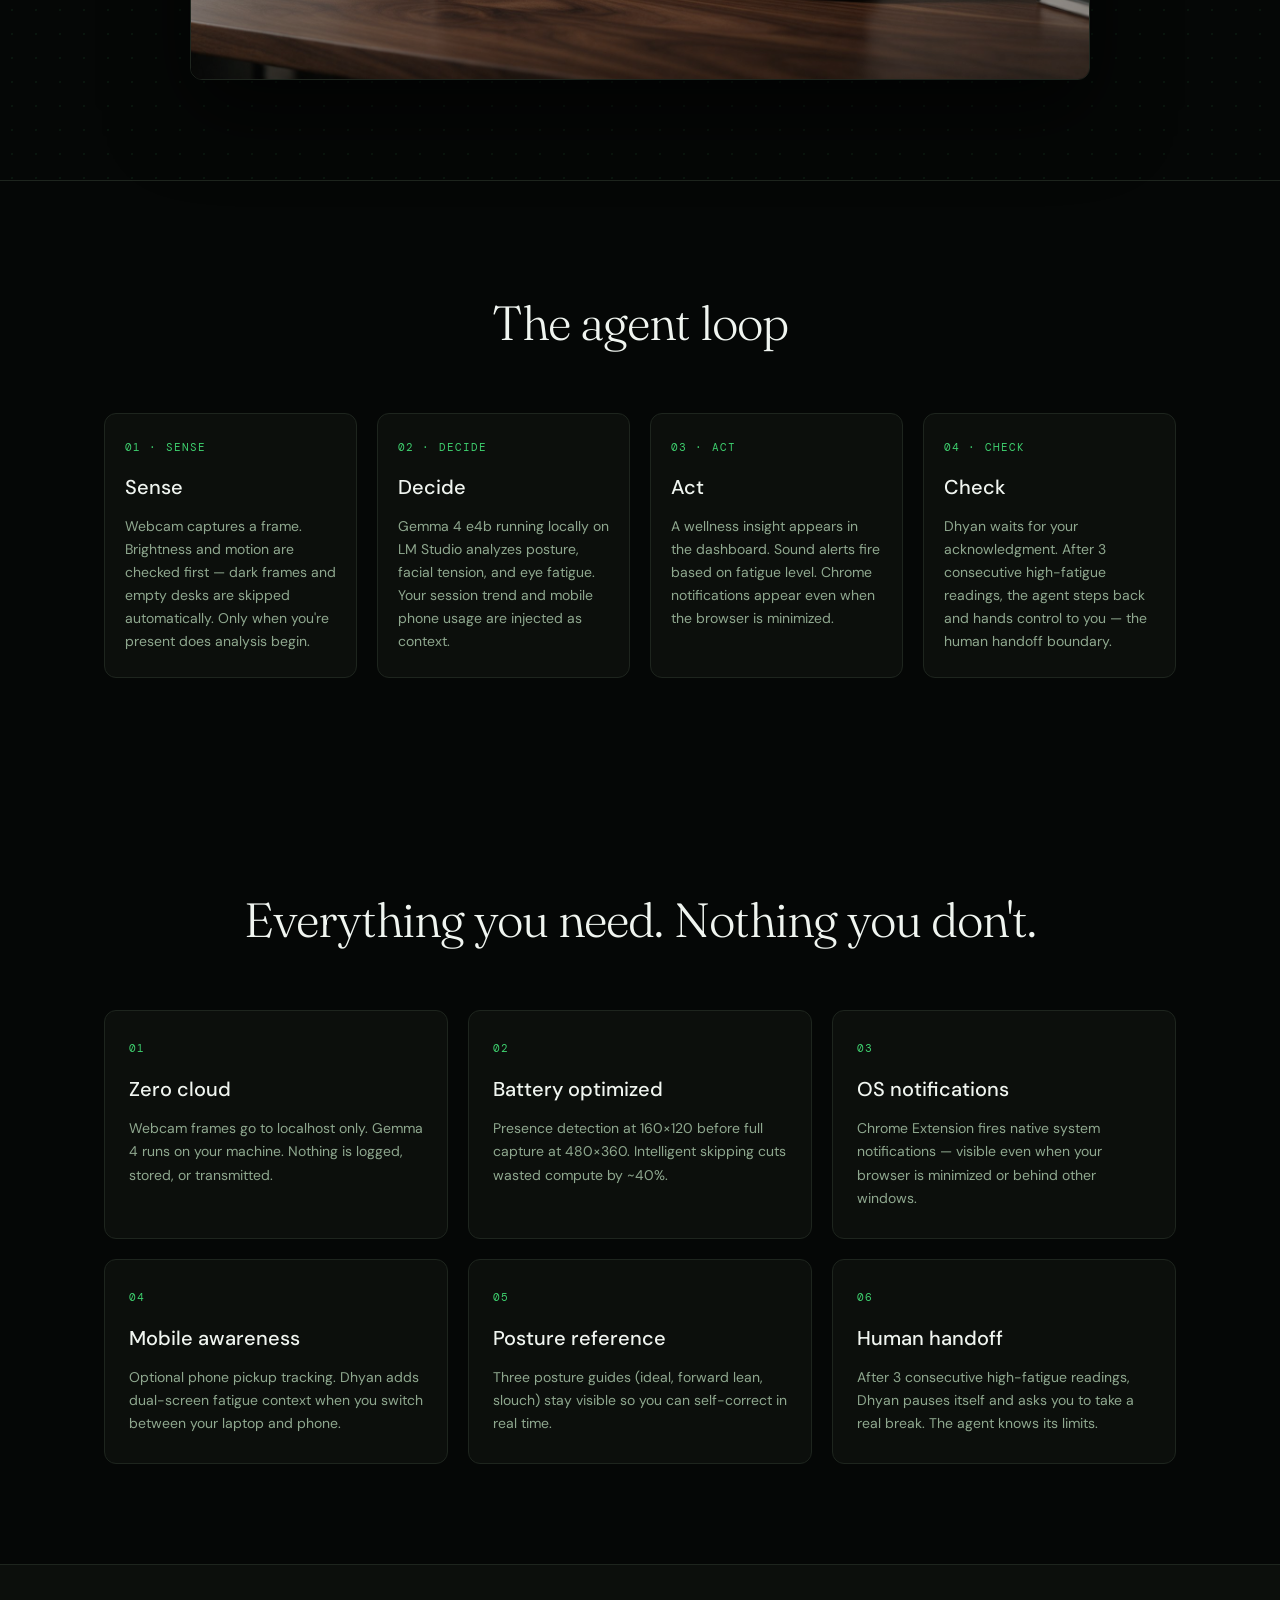
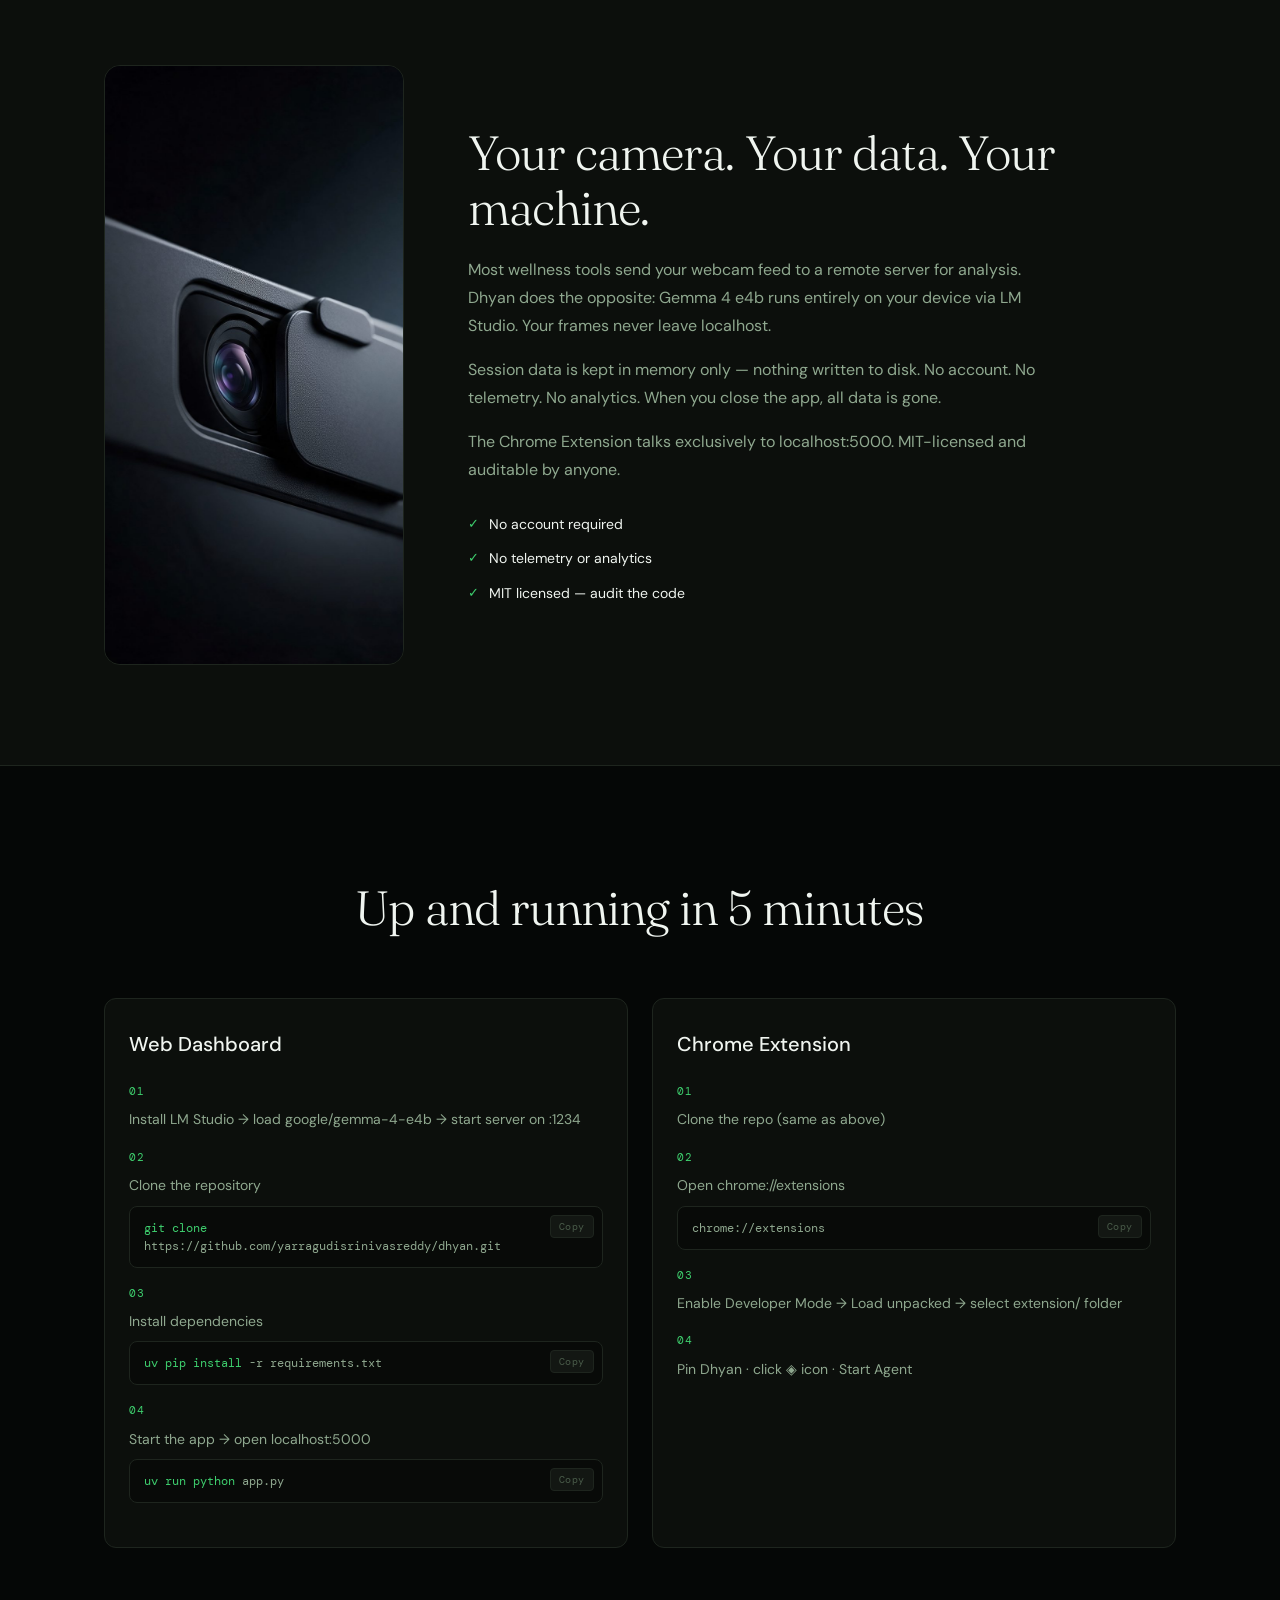
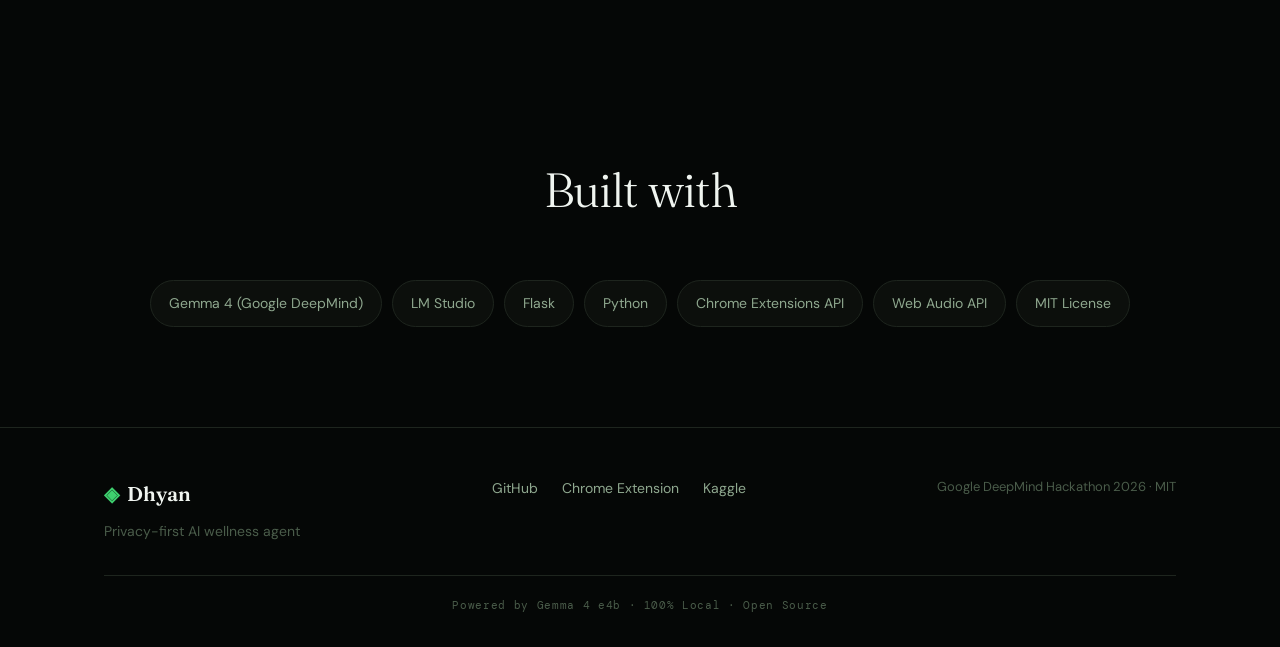
==== commit 77589428: "fix: rename Low Fatigue label to No fatigue for clearer UX" ====
--- a/index.html
+++ b/index.html
@@ -822,7 +822,7 @@
           height="540"
         />
         <div class="wellness-card">
-          <div class="wc-title">◈ Low Fatigue · Posture 7/10</div>
+          <div class="wc-title">◈ No fatigue · Posture 7/10</div>
           <p>Perform gentle shoulder rolls every 30 minutes.</p>
           <button class="btn btn-primary" type="button">Got it — I'll take a break</button>
         </div>
@@ -858,7 +858,7 @@
         </div>
         <div class="callout callout-3">
           <div class="callout-title">03 · Fatigue Intelligence</div>
-          Low/Medium/High with posture score 1–10
+          No fatigue / Mild / High with posture score 1–10
         </div>
         <div class="callout callout-4">
           <div class="callout-title">04 · Wellness Tips</div>
